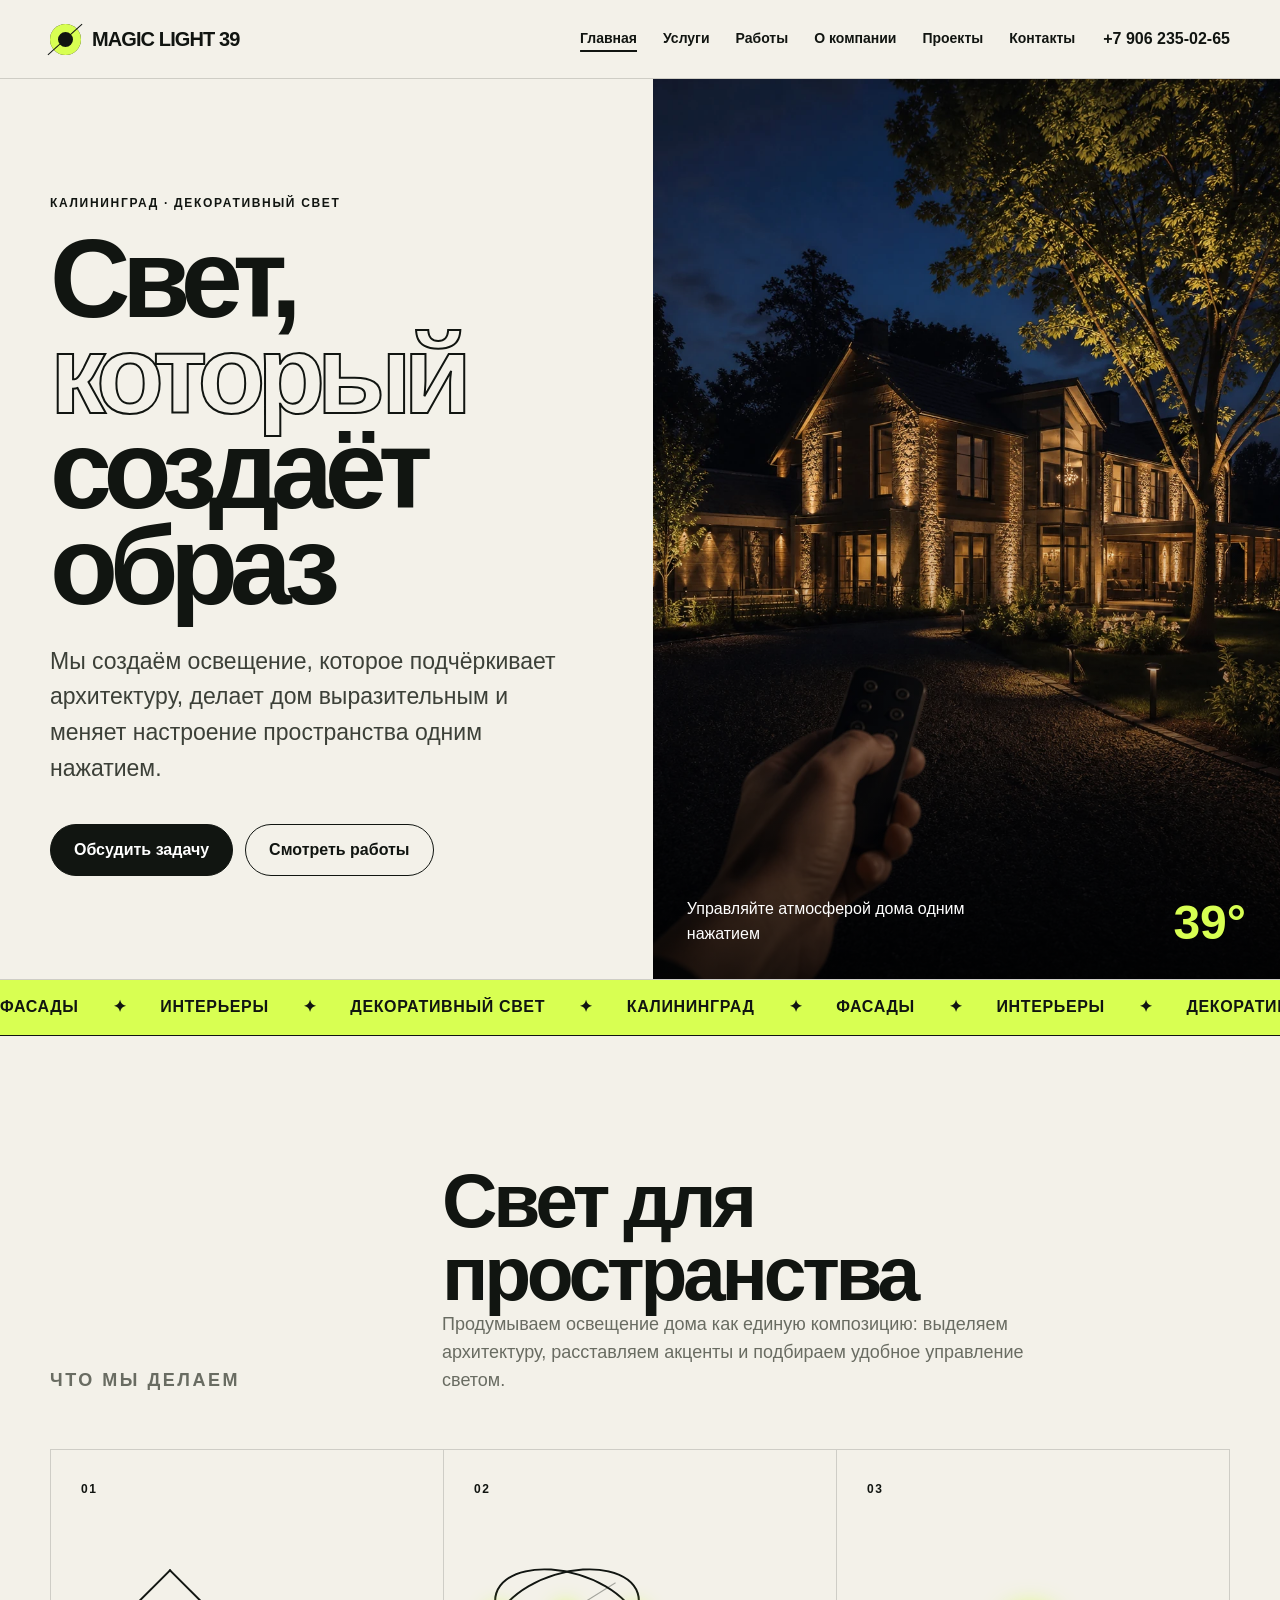
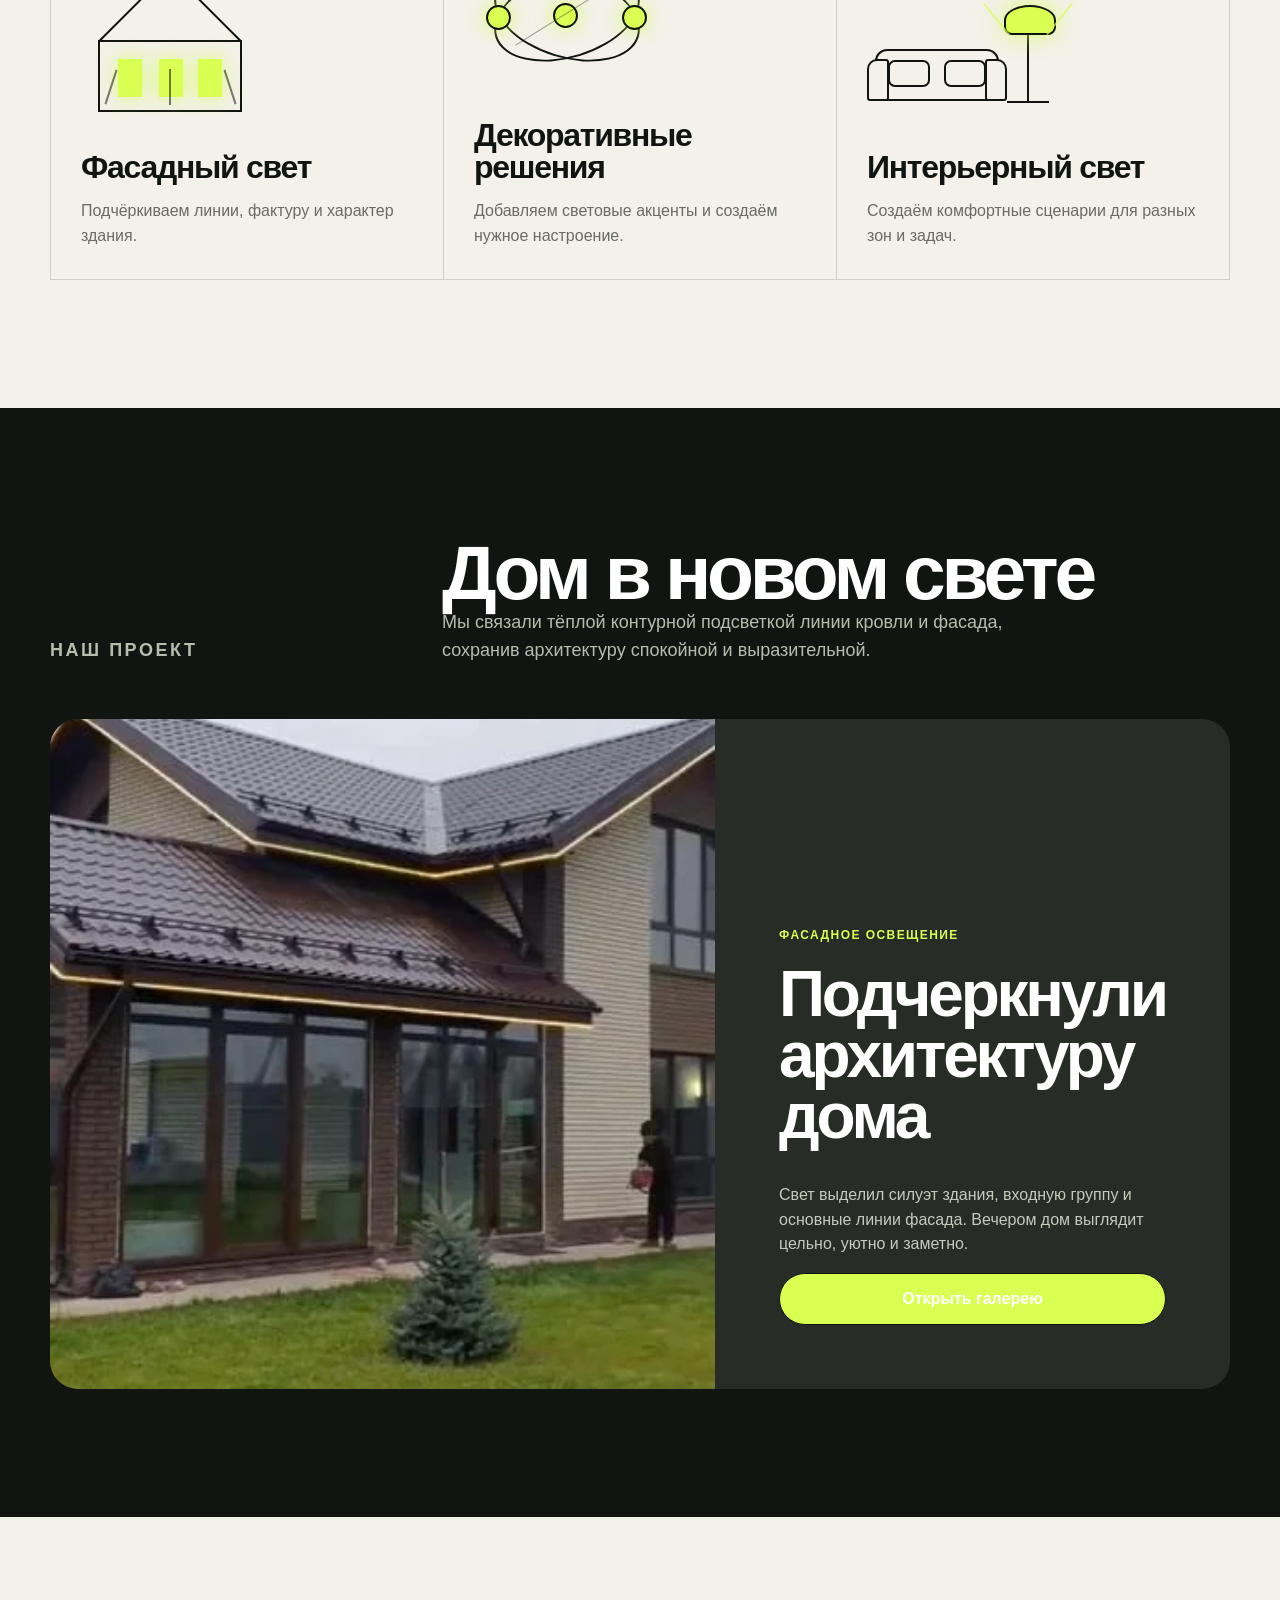
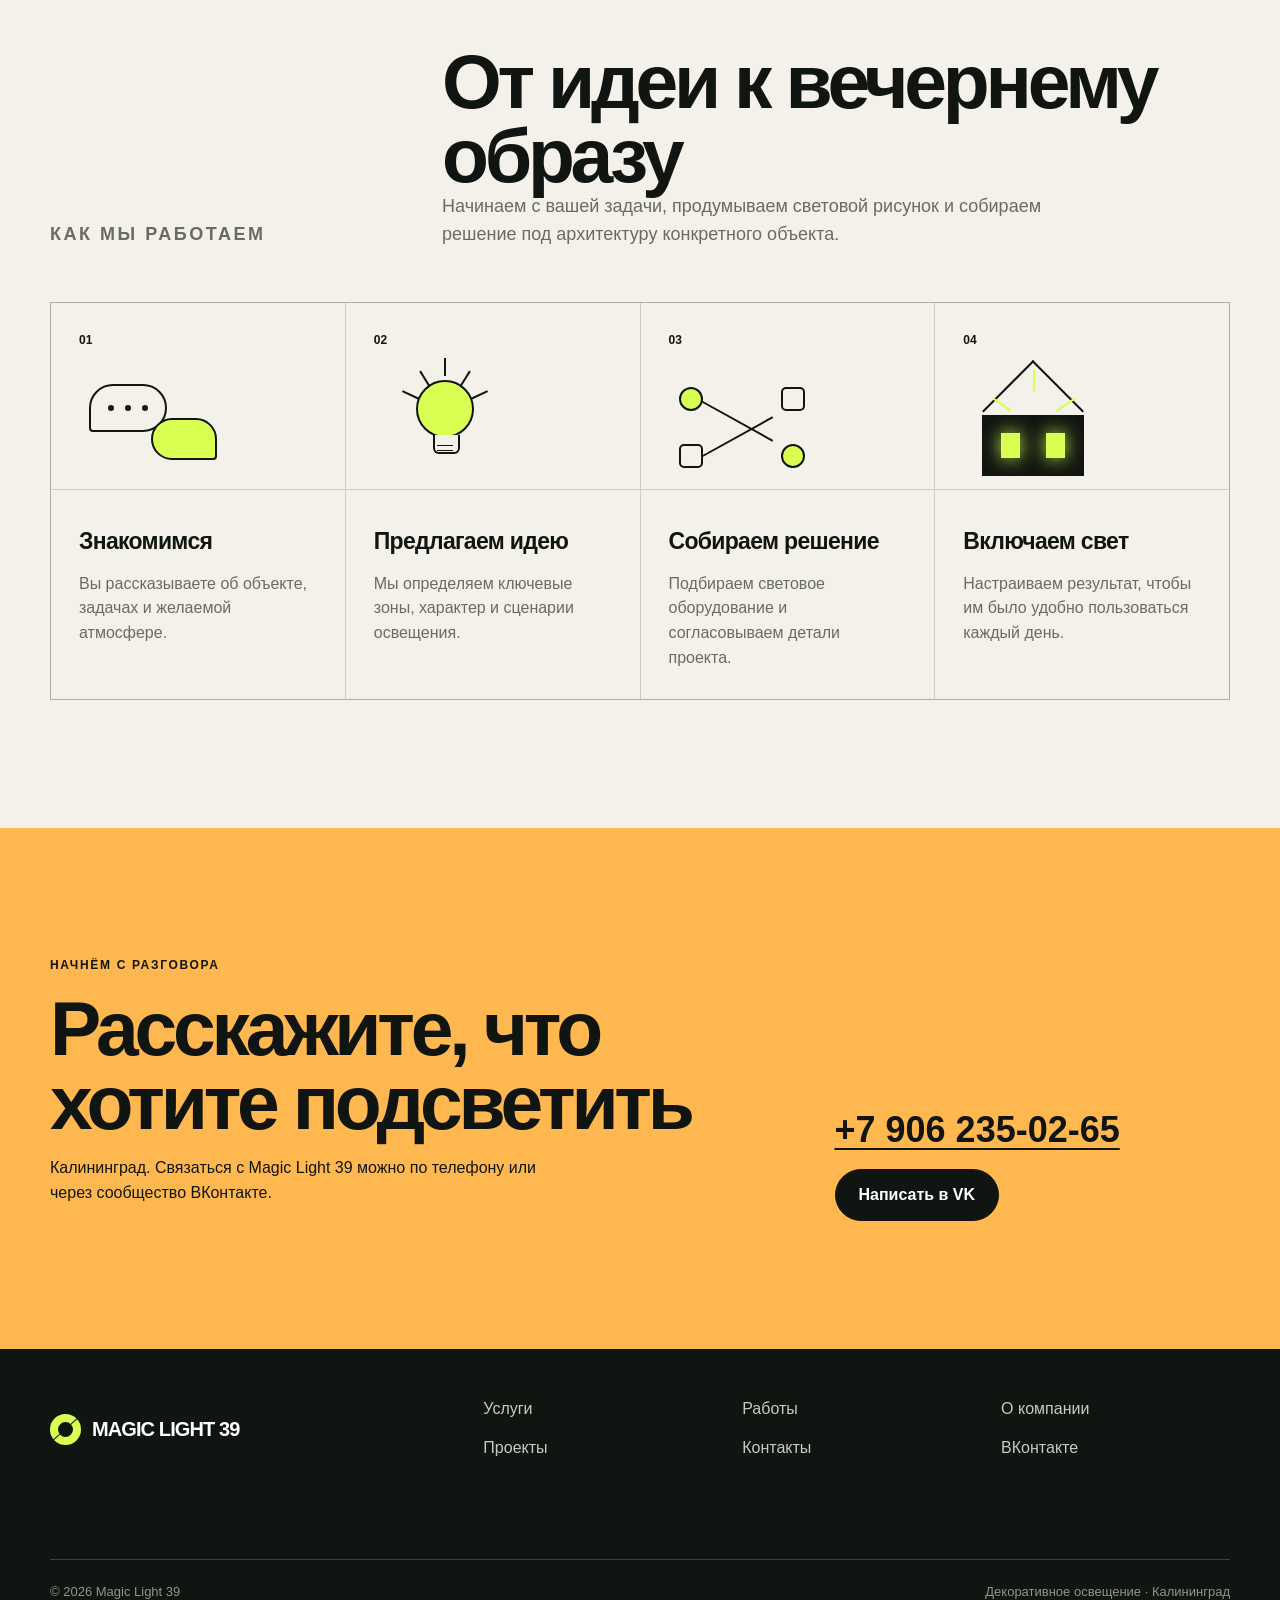
==== index.html @ 8ad9c0ed "Add files via upload" ====
<!doctype html>
<html lang="ru">
<head>
  <meta charset="utf-8">
  <meta name="viewport" content="width=device-width, initial-scale=1">
  <title>Magic Light 39 — декоративное освещение в Калининграде</title>
  <meta name="description" content="Magic Light 39 — решения в области декоративного и архитектурного освещения в Калининграде. Фасадный и интерьерный свет.">
  <link rel="stylesheet" href="styles.css">
  <script type="application/ld+json">{"@context":"https://schema.org","@type":"LocalBusiness","name":"Magic Light 39","areaServed":"Калининград","telephone":"+79062350265","url":"https://vk.com/magic_light39","sameAs":["https://vk.com/magic_light39"]}</script>
</head>
<body>
  <a class="skip-link" href="#main">К содержанию</a>
  <header class="site-header"><div class="container nav"><a class="brand" href="index.html" aria-label="Magic Light 39, главная"><span class="brand-mark" aria-hidden="true"></span>MAGIC LIGHT 39</a><nav class="nav-links" aria-label="Основная навигация"><a href="index.html" aria-current="page">Главная</a><a href="services.html">Услуги</a><a href="works.html">Работы</a><a href="about.html">О компании</a><a href="news.html">Проекты</a><a href="contacts.html">Контакты</a></nav><a class="header-phone" href="tel:+79062350265">+7 906 235-02-65</a><button class="menu-toggle" type="button" aria-label="Открыть меню" aria-expanded="false"><span></span><span></span></button></div></header>
  <main id="main">
    <section class="hero"><div class="hero-copy"><p class="eyebrow">Калининград · декоративный свет</p><h1>Свет,<br><em>который</em><br>создаёт образ</h1><p class="hero-lead">Мы создаём освещение, которое подчёркивает архитектуру, делает дом выразительным и меняет настроение пространства одним нажатием.</p><div class="hero-actions"><a class="btn btn-primary" href="tel:+79062350265">Обсудить задачу</a><a class="btn btn-ghost" href="works.html">Смотреть работы</a></div></div><div class="hero-visual"><img src="assets/images/hero-night-remote.webp" alt="Современный загородный дом ночью с архитектурной подсветкой и рукой с пультом управления" width="1024" height="1280"><div class="hero-note"><span>Управляйте атмосферой дома одним нажатием</span><b>39°</b></div></div></section>
    <div class="marquee" aria-hidden="true"><div class="marquee-track"><span>Фасады</span><span>Интерьеры</span><span>Декоративный свет</span><span>Калининград</span><span>Фасады</span><span>Интерьеры</span><span>Декоративный свет</span><span>Калининград</span></div></div>
    <section class="section"><div class="container"><div class="section-head reveal"><p class="eyebrow">Что мы делаем</p><div><h2>Свет для пространства</h2><p>Продумываем освещение дома как единую композицию: выделяем архитектуру, расставляем акценты и подбираем удобное управление светом.</p></div></div><div class="service-grid reveal"><a class="service-card" href="services.html#facade"><span class="num">01</span><div class="service-art service-facade" aria-hidden="true"><span class="facade-roof"></span><span class="facade-wall"><i></i><i></i><i></i></span><b></b><b></b><b></b></div><h3>Фасадный свет</h3><p>Подчёркиваем линии, фактуру и характер здания.</p></a><a class="service-card" href="services.html#decor"><span class="num">02</span><div class="service-art service-decor" aria-hidden="true"><span></span><span></span><i></i><i></i><i></i></div><h3>Декоративные решения</h3><p>Добавляем световые акценты и создаём нужное настроение.</p></a><a class="service-card" href="services.html#interior"><span class="num">03</span><div class="service-art service-interior" aria-hidden="true"><span class="sofa"><i></i><i></i></span><span class="floor-lamp"></span><b></b><b></b></div><h3>Интерьерный свет</h3><p>Создаём комфортные сценарии для разных зон и задач.</p></a></div></div></section>
    <section class="section section-dark"><div class="container"><div class="section-head reveal"><p class="eyebrow">Наш проект</p><div><h2>Дом в новом свете</h2><p>Мы связали тёплой контурной подсветкой линии кровли и фасада, сохранив архитектуру спокойной и выразительной.</p></div></div><article class="project-feature reveal"><img src="assets/images/facade-entry.webp" alt="Фрагмент загородного дома с контурной подсветкой кровли" loading="lazy"><div class="project-copy"><span class="tag">Фасадное освещение</span><h3>Подчеркнули архитектуру дома</h3><p>Свет выделил силуэт здания, входную группу и основные линии фасада. Вечером дом выглядит цельно, уютно и заметно.</p><a class="btn btn-acid" href="works.html">Открыть галерею</a></div></article></div></section>
    <section class="section"><div class="container"><div class="section-head reveal"><p class="eyebrow">Как мы работаем</p><div><h2>От идеи к вечернему образу</h2><p>Начинаем с вашей задачи, продумываем световой рисунок и собираем решение под архитектуру конкретного объекта.</p></div></div><div class="steps reveal"><div class="step"><div class="step-art art-talk" aria-hidden="true"><span class="talk-one"></span><span class="talk-two"></span><i></i><i></i><i></i></div><h3>Знакомимся</h3><p>Вы рассказываете об объекте, задачах и желаемой атмосфере.</p></div><div class="step"><div class="step-art art-idea" aria-hidden="true"><span class="bulb"></span><i></i><i></i><i></i><i></i><i></i></div><h3>Предлагаем идею</h3><p>Мы определяем ключевые зоны, характер и сценарии освещения.</p></div><div class="step"><div class="step-art art-scheme" aria-hidden="true"><span class="scheme-line one"></span><span class="scheme-line two"></span><i></i><i></i><i></i><i></i></div><h3>Собираем решение</h3><p>Подбираем световое оборудование и согласовываем детали проекта.</p></div><div class="step"><div class="step-art art-house" aria-hidden="true"><span class="house-roof"></span><span class="house-body"><i></i><i></i></span><b></b><b></b><b></b></div><h3>Включаем свет</h3><p>Настраиваем результат, чтобы им было удобно пользоваться каждый день.</p></div></div></div></section>
    <section class="contact-band"><div class="container"><div><p class="eyebrow">Начнём с разговора</p><h2>Расскажите, что хотите подсветить</h2><p>Калининград. Связаться с Magic Light 39 можно по телефону или через сообщество ВКонтакте.</p></div><div class="links"><a href="tel:+79062350265">+7 906 235-02-65</a><a class="btn btn-primary" href="https://vk.com/magic_light39" target="_blank" rel="noopener">Написать в VK</a></div></div></section>
  </main>
  <footer class="site-footer"><div class="container footer-grid"><a class="brand" href="index.html"><span class="brand-mark" aria-hidden="true"></span>MAGIC LIGHT 39</a><nav class="footer-nav" aria-label="Навигация в подвале"><a href="services.html">Услуги</a><a href="works.html">Работы</a><a href="about.html">О компании</a><a href="news.html">Проекты</a><a href="contacts.html">Контакты</a><a href="https://vk.com/magic_light39" target="_blank" rel="noopener">ВКонтакте</a></nav><div class="footer-meta"><span>© <span data-year></span> Magic Light 39</span><span>Декоративное освещение · Калининград</span></div></div></footer>
  <script src="script.js"></script>
</body>
</html>
---- styles.css ----
:root {
  --ink: #111511;
  --paper: #f3f1e9;
  --paper-2: #e9e5d8;
  --acid: #d8ff52;
  --amber: #ffb74f;
  --muted: #696c62;
  --line: rgba(17, 21, 17, .16);
  --radius: 28px;
  --shadow: 0 24px 70px rgba(17, 21, 17, .14);
}

* { box-sizing: border-box; }
html { scroll-behavior: smooth; }
body {
  margin: 0;
  color: var(--ink);
  background: var(--paper);
  font-family: Arial, Helvetica, sans-serif;
  line-height: 1.55;
  overflow-x: hidden;
}
body.menu-open { overflow: hidden; }
img { display: block; max-width: 100%; }
a { color: inherit; }
button, input, textarea { font: inherit; }
:focus-visible { outline: 3px solid #527200; outline-offset: 4px; }
.container { width: min(1180px, calc(100% - 40px)); margin: 0 auto; }
.skip-link { position: fixed; left: 16px; top: -80px; z-index: 200; background: var(--acid); padding: 12px 18px; border-radius: 12px; }
.skip-link:focus { top: 16px; }

.site-header { position: sticky; top: 0; z-index: 100; background: rgba(243, 241, 233, .88); backdrop-filter: blur(18px); border-bottom: 1px solid var(--line); }
.nav { min-height: 78px; display: flex; align-items: center; gap: 28px; }
.brand { display: inline-flex; align-items: center; gap: 11px; text-decoration: none; font-weight: 900; letter-spacing: -.045em; font-size: 20px; white-space: nowrap; }
.brand-mark { width: 31px; height: 31px; border-radius: 50%; background: var(--ink); position: relative; box-shadow: inset 0 0 0 8px var(--acid); }
.brand-mark::after { content: ""; position: absolute; width: 46px; height: 1px; background: var(--ink); left: -8px; top: 15px; transform: rotate(-42deg); }
.nav-links { margin-left: auto; display: flex; gap: 26px; align-items: center; }
.nav-links a { text-decoration: none; font-size: 14px; font-weight: 700; }
.nav-links a:hover, .nav-links a[aria-current="page"] { text-decoration: underline; text-decoration-thickness: 2px; text-underline-offset: 7px; }
.header-phone { text-decoration: none; font-weight: 800; white-space: nowrap; }
.menu-toggle { display: none; margin-left: auto; width: 46px; height: 46px; border: 1px solid var(--line); background: transparent; border-radius: 50%; padding: 0; }
.menu-toggle span { display: block; width: 20px; height: 2px; margin: 5px auto; background: var(--ink); transition: .25s; }
.menu-toggle[aria-expanded="true"] span:first-child { transform: translateY(3.5px) rotate(45deg); }
.menu-toggle[aria-expanded="true"] span:last-child { transform: translateY(-3.5px) rotate(-45deg); }

.eyebrow { margin: 0 0 18px; text-transform: uppercase; letter-spacing: .14em; font-size: 12px; font-weight: 900; }
.hero { min-height: calc(100vh - 78px); display: grid; grid-template-columns: 1.02fr .98fr; align-items: stretch; border-bottom: 1px solid var(--line); }
.hero-copy { padding: clamp(70px, 9vw, 140px) max(32px, calc((100vw - 1180px) / 2)) clamp(60px, 8vw, 110px); padding-right: clamp(32px, 6vw, 90px); display: flex; flex-direction: column; justify-content: center; }
.hero h1, .page-hero h1 { margin: 0; max-width: 880px; font-size: clamp(54px, 8.7vw, 132px); line-height: .86; letter-spacing: -.075em; font-weight: 900; }
.hero h1 em { font-style: normal; color: transparent; -webkit-text-stroke: 2px var(--ink); }
.hero-lead { max-width: 570px; margin: 30px 0 0; font-size: clamp(17px, 2vw, 23px); color: #3c4038; }
.hero-actions, .cta-row { display: flex; flex-wrap: wrap; gap: 12px; margin-top: 38px; }
.btn { min-height: 52px; display: inline-flex; align-items: center; justify-content: center; padding: 0 23px; border: 1px solid var(--ink); border-radius: 999px; text-decoration: none; font-weight: 800; transition: transform .2s, background .2s, color .2s; }
.btn:hover { transform: translateY(-3px); }
.btn-primary { background: var(--ink); color: white; }
.btn-acid { background: var(--acid); }
.btn-ghost { background: transparent; }
.section-dark .btn-ghost { color: white; border-color: rgba(255,255,255,.56); }
.hero-visual { position: relative; min-height: 650px; overflow: hidden; background: var(--ink); }
.hero-visual img { width: 100%; height: 100%; object-fit: cover; }
.hero-visual::after { content: ""; position: absolute; inset: 0; background: linear-gradient(180deg, transparent 48%, rgba(0,0,0,.76)); }
.hero-note { position: absolute; z-index: 2; left: 34px; right: 34px; bottom: 32px; display: flex; align-items: flex-end; justify-content: space-between; gap: 20px; color: white; }
.hero-note span { max-width: 300px; }
.hero-note b { font-size: 48px; line-height: 1; color: var(--acid); }

.marquee { background: var(--acid); border-bottom: 1px solid var(--ink); overflow: hidden; white-space: nowrap; }
.marquee-track { display: inline-flex; gap: 34px; padding: 15px 0; min-width: max-content; animation: drift 24s linear infinite; font-weight: 900; letter-spacing: .04em; text-transform: uppercase; }
.marquee-track span::after { content: "✦"; margin-left: 34px; }
@keyframes drift { to { transform: translateX(-50%); } }

.section { padding: clamp(72px, 10vw, 132px) 0; }
.section-dark { background: var(--ink); color: white; }
.section-head { display: grid; grid-template-columns: .62fr 1.38fr; gap: 38px; align-items: end; margin-bottom: 54px; }
.section-head h2, .contact-band h2 { margin: 0; font-size: clamp(38px, 6vw, 82px); line-height: .96; letter-spacing: -.055em; }
.section-head p { max-width: 600px; margin: 0; color: var(--muted); font-size: 18px; }
.section-dark .section-head p { color: #b8bcae; }

.service-grid { display: grid; grid-template-columns: repeat(3, 1fr); border-top: 1px solid var(--line); border-left: 1px solid var(--line); }
.service-card { min-height: 430px; padding: 30px; display: flex; flex-direction: column; border-right: 1px solid var(--line); border-bottom: 1px solid var(--line); text-decoration: none; transition: background .25s, color .25s; overflow: hidden; }
.service-card:hover { background: var(--ink); color: white; }
.service-card .num { font-size: 12px; font-weight: 900; letter-spacing: .14em; }
.service-card h3 { margin: 0 0 16px; font-size: 32px; line-height: 1; letter-spacing: -.04em; }
.service-card p { margin: 0; color: var(--muted); }
.service-card:hover p { color: #c9ccbf; }

.service-art { position: relative; height: 140px; margin: auto 0 30px; color: var(--ink); transition: transform .35s ease; }
.service-card:hover .service-art { color: white; transform: translateY(-5px); }
.service-art span, .service-art i, .service-art b { position: absolute; display: block; box-sizing: border-box; }

.service-facade .facade-roof { width: 102px; height: 102px; left: 38px; top: 9px; border: 2px solid currentColor; border-right: 0; border-bottom: 0; transform: rotate(45deg); }
.service-facade .facade-wall { width: 144px; height: 72px; left: 17px; bottom: 9px; border: 2px solid currentColor; background: transparent; }
.service-facade .facade-wall i { width: 24px; height: 38px; bottom: 13px; background: var(--acid); box-shadow: 0 0 20px rgba(216,255,82,.8); }
.service-facade .facade-wall i:nth-child(1) { left: 18px; }
.service-facade .facade-wall i:nth-child(2) { left: 59px; }
.service-facade .facade-wall i:nth-child(3) { right: 18px; }
.service-facade b { width: 2px; height: 36px; bottom: 16px; background: currentColor; opacity: .55; }
.service-facade b:nth-of-type(1) { left: 29px; transform: rotate(18deg); }
.service-facade b:nth-of-type(2) { left: 88px; }
.service-facade b:nth-of-type(3) { left: 148px; transform: rotate(-18deg); }

.service-decor span { border: 2px solid currentColor; border-radius: 50%; left: 18px; top: 23px; }
.service-decor span:nth-child(1) { width: 150px; height: 86px; transform: rotate(17deg); }
.service-decor span:nth-child(2) { width: 150px; height: 86px; transform: rotate(-17deg); }
.service-decor i { width: 25px; height: 25px; border: 2px solid currentColor; border-radius: 50%; background: var(--acid); box-shadow: 0 0 18px rgba(216,255,82,.85); }
.service-decor i:nth-of-type(1) { left: 79px; top: 54px; }
.service-decor i:nth-of-type(2) { left: 12px; top: 56px; }
.service-decor i:nth-of-type(3) { left: 148px; top: 56px; }
.service-decor::after { content: ""; position: absolute; width: 1px; height: 118px; left: 91px; top: 6px; background: currentColor; transform: rotate(58deg); opacity: .35; }

.service-interior .sofa { width: 124px; height: 52px; left: 8px; bottom: 20px; border: 2px solid currentColor; border-radius: 12px 12px 4px 4px; }
.service-interior .sofa::before, .service-interior .sofa::after { content: ""; position: absolute; width: 18px; height: 38px; bottom: -2px; border: 2px solid currentColor; background: var(--paper); }
.service-card:hover .service-interior .sofa::before, .service-card:hover .service-interior .sofa::after { background: var(--ink); }
.service-interior .sofa::before { left: -10px; border-radius: 10px 3px 3px 3px; }
.service-interior .sofa::after { right: -10px; border-radius: 3px 10px 3px 3px; }
.service-interior .sofa i { width: 42px; height: 27px; top: 9px; border: 2px solid currentColor; border-radius: 7px; }
.service-interior .sofa i:first-child { left: 11px; }
.service-interior .sofa i:last-child { right: 11px; }
.service-interior .floor-lamp { width: 2px; height: 75px; left: 160px; bottom: 18px; background: currentColor; }
.service-interior .floor-lamp::before { content: ""; position: absolute; width: 48px; height: 26px; left: -23px; top: -23px; border: 2px solid currentColor; border-radius: 50% 50% 8px 8px; background: var(--acid); box-shadow: 0 0 22px rgba(216,255,82,.8); }
.service-interior .floor-lamp::after { content: ""; position: absolute; width: 42px; height: 2px; left: -20px; bottom: 0; background: currentColor; }
.service-interior b { width: 2px; height: 40px; left: 160px; top: 7px; background: var(--acid); transform-origin: 1px 70px; opacity: .65; }
.service-interior b:first-of-type { transform: rotate(-39deg); }
.service-interior b:last-of-type { transform: rotate(39deg); }

.project-feature { display: grid; grid-template-columns: 1.22fr .78fr; background: #272c26; border-radius: var(--radius); overflow: hidden; }
.project-feature img { width: 100%; height: 670px; object-fit: cover; }
.project-copy { padding: clamp(32px, 5vw, 66px); display: flex; flex-direction: column; justify-content: flex-end; }
.project-copy .tag { color: var(--acid); text-transform: uppercase; font-size: 12px; font-weight: 900; letter-spacing: .12em; }
.project-copy h3 { margin: 20px 0; font-size: clamp(36px, 5vw, 68px); line-height: .95; letter-spacing: -.05em; }
.project-copy p { color: #c6cabd; }

.steps { counter-reset: step; display: grid; grid-template-columns: repeat(4, 1fr); gap: 1px; background: var(--line); border: 1px solid var(--line); }
.step { counter-increment: step; min-height: 380px; padding: 28px; background: var(--paper); overflow: hidden; }
.step::before { content: "0" counter(step); display: block; margin-bottom: 22px; font-size: 12px; font-weight: 900; }
.step h3 { font-size: 23px; margin: 0 0 12px; letter-spacing: -.03em; }
.step p { margin: 0; color: var(--muted); }

.step-art { position: relative; height: 118px; margin: 0 0 34px; color: var(--ink); }
.step-art::after { content: ""; position: absolute; left: -28px; right: -28px; bottom: 0; height: 1px; background: var(--line); }
.step-art span, .step-art i, .step-art b { position: absolute; display: block; box-sizing: border-box; }

.art-talk .talk-one { width: 78px; height: 48px; left: 10px; top: 12px; border: 2px solid currentColor; border-radius: 24px 24px 24px 4px; }
.art-talk .talk-two { width: 66px; height: 42px; left: 72px; top: 46px; border: 2px solid currentColor; border-radius: 22px 22px 4px 22px; background: var(--acid); }
.art-talk i { width: 6px; height: 6px; top: 33px; border-radius: 50%; background: currentColor; }
.art-talk i:nth-of-type(1) { left: 29px; }
.art-talk i:nth-of-type(2) { left: 46px; }
.art-talk i:nth-of-type(3) { left: 63px; }

.art-idea .bulb { width: 58px; height: 58px; left: 42px; top: 8px; border: 2px solid currentColor; border-radius: 50%; background: var(--acid); }
.art-idea .bulb::before { content: ""; position: absolute; width: 23px; height: 17px; left: 15px; bottom: -18px; border: 2px solid currentColor; border-top: 0; border-radius: 0 0 6px 6px; background: var(--paper); }
.art-idea .bulb::after { content: ""; position: absolute; width: 16px; height: 1px; left: 19px; bottom: -10px; background: currentColor; box-shadow: 0 5px 0 currentColor; }
.art-idea i { width: 2px; height: 18px; left: 70px; top: -8px; background: currentColor; transform-origin: 1px 47px; }
.art-idea i:nth-of-type(1) { transform: rotate(-65deg); }
.art-idea i:nth-of-type(2) { transform: rotate(-32deg); }
.art-idea i:nth-of-type(3) { transform: rotate(32deg); }
.art-idea i:nth-of-type(4) { transform: rotate(65deg); }
.art-idea i:nth-of-type(5) { transform: translateY(-6px); }

.art-scheme i { width: 24px; height: 24px; border: 2px solid currentColor; background: var(--paper); }
.art-scheme i:nth-of-type(1) { left: 10px; top: 15px; border-radius: 50%; background: var(--acid); }
.art-scheme i:nth-of-type(2) { left: 112px; top: 15px; border-radius: 5px; }
.art-scheme i:nth-of-type(3) { left: 10px; top: 72px; border-radius: 5px; }
.art-scheme i:nth-of-type(4) { left: 112px; top: 72px; border-radius: 50%; background: var(--acid); }
.art-scheme .scheme-line { height: 2px; width: 82px; left: 32px; background: currentColor; transform-origin: left center; }
.art-scheme .scheme-line.one { top: 28px; transform: rotate(29deg); }
.art-scheme .scheme-line.two { top: 84px; transform: rotate(-29deg); }

.art-house .house-roof { width: 72px; height: 72px; left: 34px; top: 3px; border: 2px solid currentColor; border-right: 0; border-bottom: 0; transform: rotate(45deg); }
.art-house .house-body { width: 102px; height: 61px; left: 19px; top: 43px; border: 2px solid currentColor; background: var(--ink); }
.art-house .house-body i { width: 19px; height: 25px; top: 16px; background: var(--acid); box-shadow: 0 0 18px rgba(216,255,82,.9); }
.art-house .house-body i:first-child { left: 17px; }
.art-house .house-body i:last-child { right: 17px; }
.art-house b { width: 2px; height: 22px; top: 5px; left: 70px; background: var(--acid); transform-origin: 1px 50px; }
.art-house b:nth-of-type(1) { transform: rotate(-55deg); }
.art-house b:nth-of-type(2) { transform: rotate(55deg); }
.art-house b:nth-of-type(3) { transform: translateY(-7px); }

.contact-band { padding: clamp(70px, 10vw, 130px) 0; background: var(--amber); }
.contact-band .container { display: grid; grid-template-columns: 1.3fr .7fr; gap: 50px; align-items: end; }
.contact-band p { max-width: 500px; }
.contact-band .links { display: grid; gap: 12px; justify-items: start; }
.contact-band .links a:not(.btn) { font-size: clamp(22px, 3vw, 36px); font-weight: 900; text-decoration-thickness: 2px; text-underline-offset: 6px; }

.page-hero { padding: clamp(86px, 12vw, 160px) 0 70px; border-bottom: 1px solid var(--line); }
.page-hero h1 { font-size: clamp(58px, 10vw, 142px); }
.page-hero .intro { max-width: 720px; margin: 34px 0 0 auto; font-size: clamp(18px, 2.4vw, 27px); color: #4d5148; }
.page-hero.compact h1 { font-size: clamp(52px, 8.4vw, 110px); }

.catalog-list { border-top: 1px solid var(--line); }
.catalog-item { display: grid; grid-template-columns: 80px .85fr 1.15fr; gap: 28px; padding: 36px 0; border-bottom: 1px solid var(--line); }
.catalog-item .num { font-size: 12px; font-weight: 900; }
.catalog-item h2 { margin: 0; font-size: clamp(28px, 4vw, 52px); line-height: 1; letter-spacing: -.045em; }
.catalog-item p { margin: 0; color: var(--muted); font-size: 17px; }
.notice { padding: 20px 24px; background: var(--paper-2); border-left: 4px solid var(--amber); }

.gallery-grid { display: grid; grid-template-columns: repeat(12, 1fr); gap: 18px; }
.gallery-item { position: relative; overflow: hidden; border-radius: 20px; background: #d9d5ca; min-height: 340px; border: 0; padding: 0; cursor: zoom-in; text-align: left; }
.gallery-item:nth-child(1) { grid-column: span 7; min-height: 650px; }
.gallery-item:nth-child(2) { grid-column: span 5; min-height: 650px; }
.gallery-item:nth-child(n+3) { grid-column: span 4; }
.gallery-item img { width: 100%; height: 100%; position: absolute; inset: 0; object-fit: cover; transition: transform .5s; }
.gallery-item:hover img { transform: scale(1.035); }
.gallery-caption { position: absolute; z-index: 2; left: 16px; right: 16px; bottom: 16px; padding: 14px 16px; border-radius: 14px; background: rgba(17, 21, 17, .78); color: white; backdrop-filter: blur(12px); }
.gallery-caption small { display: block; color: var(--acid); margin-bottom: 3px; }

.lightbox { position: fixed; inset: 0; z-index: 300; display: none; place-items: center; padding: 26px; background: rgba(8, 10, 8, .94); }
.lightbox.open { display: grid; }
.lightbox figure { margin: 0; max-width: min(1100px, 94vw); }
.lightbox img { max-height: 82vh; max-width: 100%; border-radius: 18px; }
.lightbox figcaption { margin-top: 12px; color: white; text-align: center; }
.lightbox-close { position: fixed; top: 20px; right: 20px; width: 48px; height: 48px; border: 1px solid rgba(255,255,255,.3); border-radius: 50%; background: rgba(0,0,0,.4); color: white; font-size: 28px; cursor: pointer; }

.split { display: grid; grid-template-columns: .8fr 1.2fr; gap: clamp(40px, 8vw, 110px); align-items: start; }
.split h2 { margin: 0; font-size: clamp(38px, 5vw, 68px); line-height: 1; letter-spacing: -.05em; }
.prose { max-width: 720px; }
.prose p { margin: 0 0 22px; font-size: 19px; }
.fact-strip { display: grid; grid-template-columns: repeat(3, 1fr); margin-top: 54px; border: 1px solid var(--line); }
.fact { padding: 26px; border-right: 1px solid var(--line); }
.fact:last-child { border-right: 0; }
.fact b { display: block; font-size: 25px; margin-bottom: 8px; }
.fact span { color: var(--muted); }

.news-grid { display: grid; grid-template-columns: repeat(2, 1fr); gap: 22px; }
.news-card { display: grid; grid-template-rows: 360px auto; background: white; border-radius: var(--radius); overflow: hidden; box-shadow: var(--shadow); }
.news-card img { width: 100%; height: 100%; object-fit: cover; }
.news-body { padding: 30px; }
.news-body time, .project-type { display: block; font-size: 12px; font-weight: 900; letter-spacing: .12em; text-transform: uppercase; }
.news-body h2 { font-size: 34px; line-height: 1.05; letter-spacing: -.04em; }
.news-body p { color: var(--muted); }
.source-link { font-weight: 900; text-underline-offset: 4px; }

.contact-grid { display: grid; grid-template-columns: 1fr 1fr; gap: 22px; }
.contact-card { min-height: 330px; padding: 34px; border-radius: var(--radius); background: white; display: flex; flex-direction: column; box-shadow: var(--shadow); }
.contact-card.acid { background: var(--acid); }
.contact-card.dark { background: var(--ink); color: white; }
.contact-card h2 { margin: 0; font-size: 26px; }
.contact-card a.big { margin-top: auto; font-size: clamp(25px, 4vw, 50px); line-height: 1; font-weight: 900; text-decoration-thickness: 2px; text-underline-offset: 7px; overflow-wrap: anywhere; }
.contact-card p { margin-top: auto; font-size: 19px; }

.site-footer { padding: 48px 0 28px; background: var(--ink); color: white; }
.footer-grid { display: grid; grid-template-columns: 1fr 2fr; gap: 60px; }
.footer-nav { display: grid; grid-template-columns: repeat(3, 1fr); gap: 14px 30px; }
.footer-nav a { color: #c7cbbf; text-decoration: none; }
.footer-nav a:hover { color: var(--acid); }
.footer-meta { grid-column: 1 / -1; margin-top: 38px; padding-top: 22px; border-top: 1px solid rgba(255,255,255,.18); display: flex; justify-content: space-between; gap: 20px; color: #8f9588; font-size: 13px; }

.reveal { opacity: 0; transform: translateY(28px); transition: opacity .65s, transform .65s; }
.reveal.visible { opacity: 1; transform: none; }

@media (max-width: 980px) {
  .nav-links { position: fixed; inset: 79px 0 auto; height: calc(100vh - 79px); padding: 42px 20px; background: var(--paper); display: none; flex-direction: column; align-items: flex-start; gap: 22px; }
  .nav-links.open { display: flex; }
  .nav-links a { font-size: 30px; }
  .header-phone { margin-left: auto; }
  .menu-toggle { display: block; margin-left: 0; flex: none; }
  .hero { grid-template-columns: 1fr; }
  .hero-copy { min-height: 630px; padding-left: max(20px, calc((100vw - 940px) / 2)); }
  .hero-visual { min-height: 620px; }
  .section-head { grid-template-columns: 1fr; }
  .service-grid { grid-template-columns: repeat(2, 1fr); }
  .project-feature { grid-template-columns: 1fr; }
  .project-feature img { height: 620px; }
  .steps { grid-template-columns: repeat(2, 1fr); }
  .contact-band .container { grid-template-columns: 1fr; }
  .gallery-item:nth-child(n) { grid-column: span 6; min-height: 500px; }
  .split { grid-template-columns: 1fr; }
}

@media (max-width: 680px) {
  .container { width: min(100% - 28px, 1180px); }
  .nav { min-height: 70px; gap: 12px; }
  .brand { font-size: 17px; }
  .brand-mark { width: 27px; height: 27px; box-shadow: inset 0 0 0 7px var(--acid); }
  .header-phone { display: none; }
  .nav-links { inset: 71px 0 auto; height: calc(100vh - 71px); }
  .hero { min-height: auto; }
  .hero-copy { min-height: 590px; padding: 70px 18px 55px; }
  .hero h1 { font-size: clamp(51px, 18vw, 78px); }
  .hero-visual { min-height: 520px; }
  .hero-note { left: 20px; right: 20px; bottom: 22px; }
  .hero-note b { font-size: 35px; }
  .section { padding: 72px 0; }
  .service-grid { grid-template-columns: 1fr; }
  .service-card { min-height: 390px; }
  .project-feature img { height: 520px; }
  .steps { grid-template-columns: 1fr; }
  .step { min-height: 350px; }
  .catalog-item { grid-template-columns: 44px 1fr; }
  .catalog-item p { grid-column: 2; }
  .gallery-grid { grid-template-columns: 1fr; }
  .gallery-item:nth-child(n) { grid-column: 1; min-height: 500px; }
  .news-grid, .contact-grid { grid-template-columns: 1fr; }
  .news-card { grid-template-rows: 320px auto; }
  .fact-strip { grid-template-columns: 1fr; }
  .fact { border-right: 0; border-bottom: 1px solid var(--line); }
  .fact:last-child { border-bottom: 0; }
  .footer-grid { grid-template-columns: 1fr; }
  .footer-nav { grid-template-columns: repeat(2, 1fr); }
  .footer-meta { flex-direction: column; }
}

@media (prefers-reduced-motion: reduce) {
  *, *::before, *::after { scroll-behavior: auto !important; animation-duration: .01ms !important; animation-iteration-count: 1 !important; transition-duration: .01ms !important; }
  .reveal { opacity: 1; transform: none; }
}
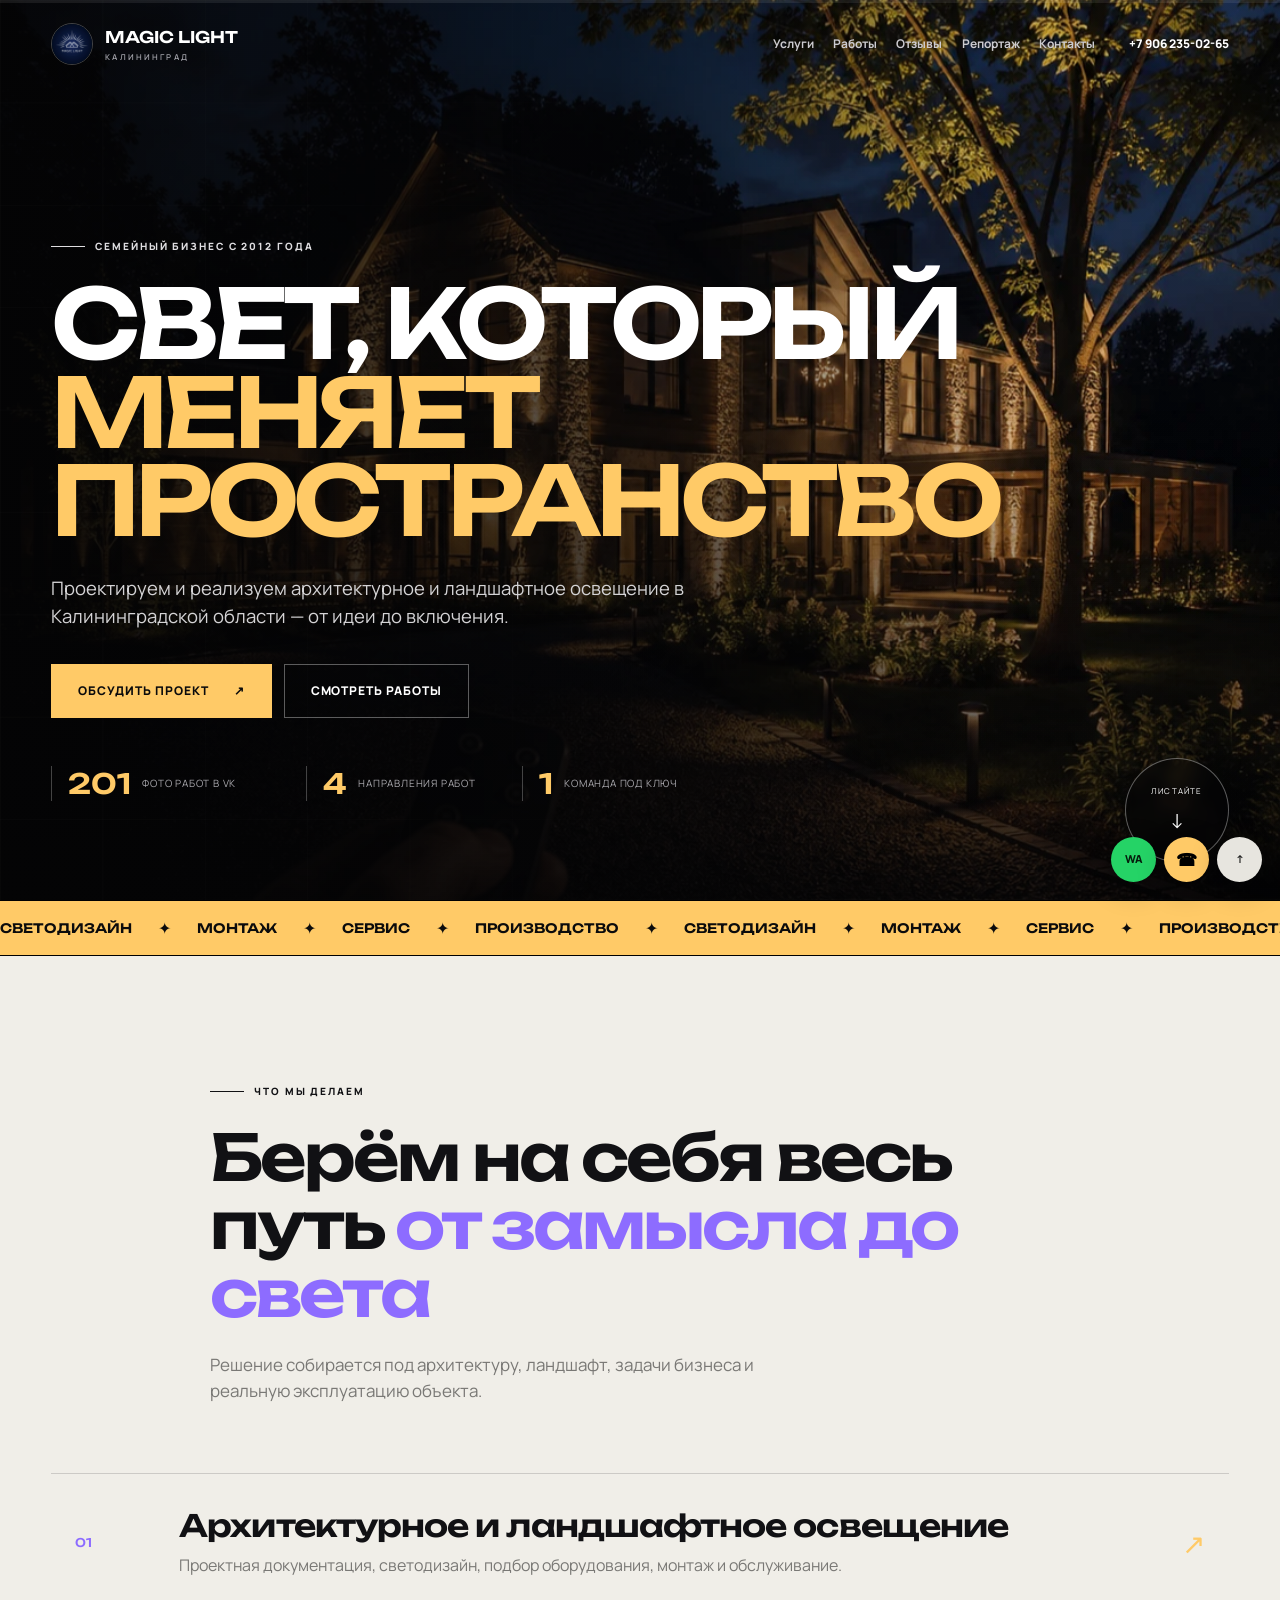
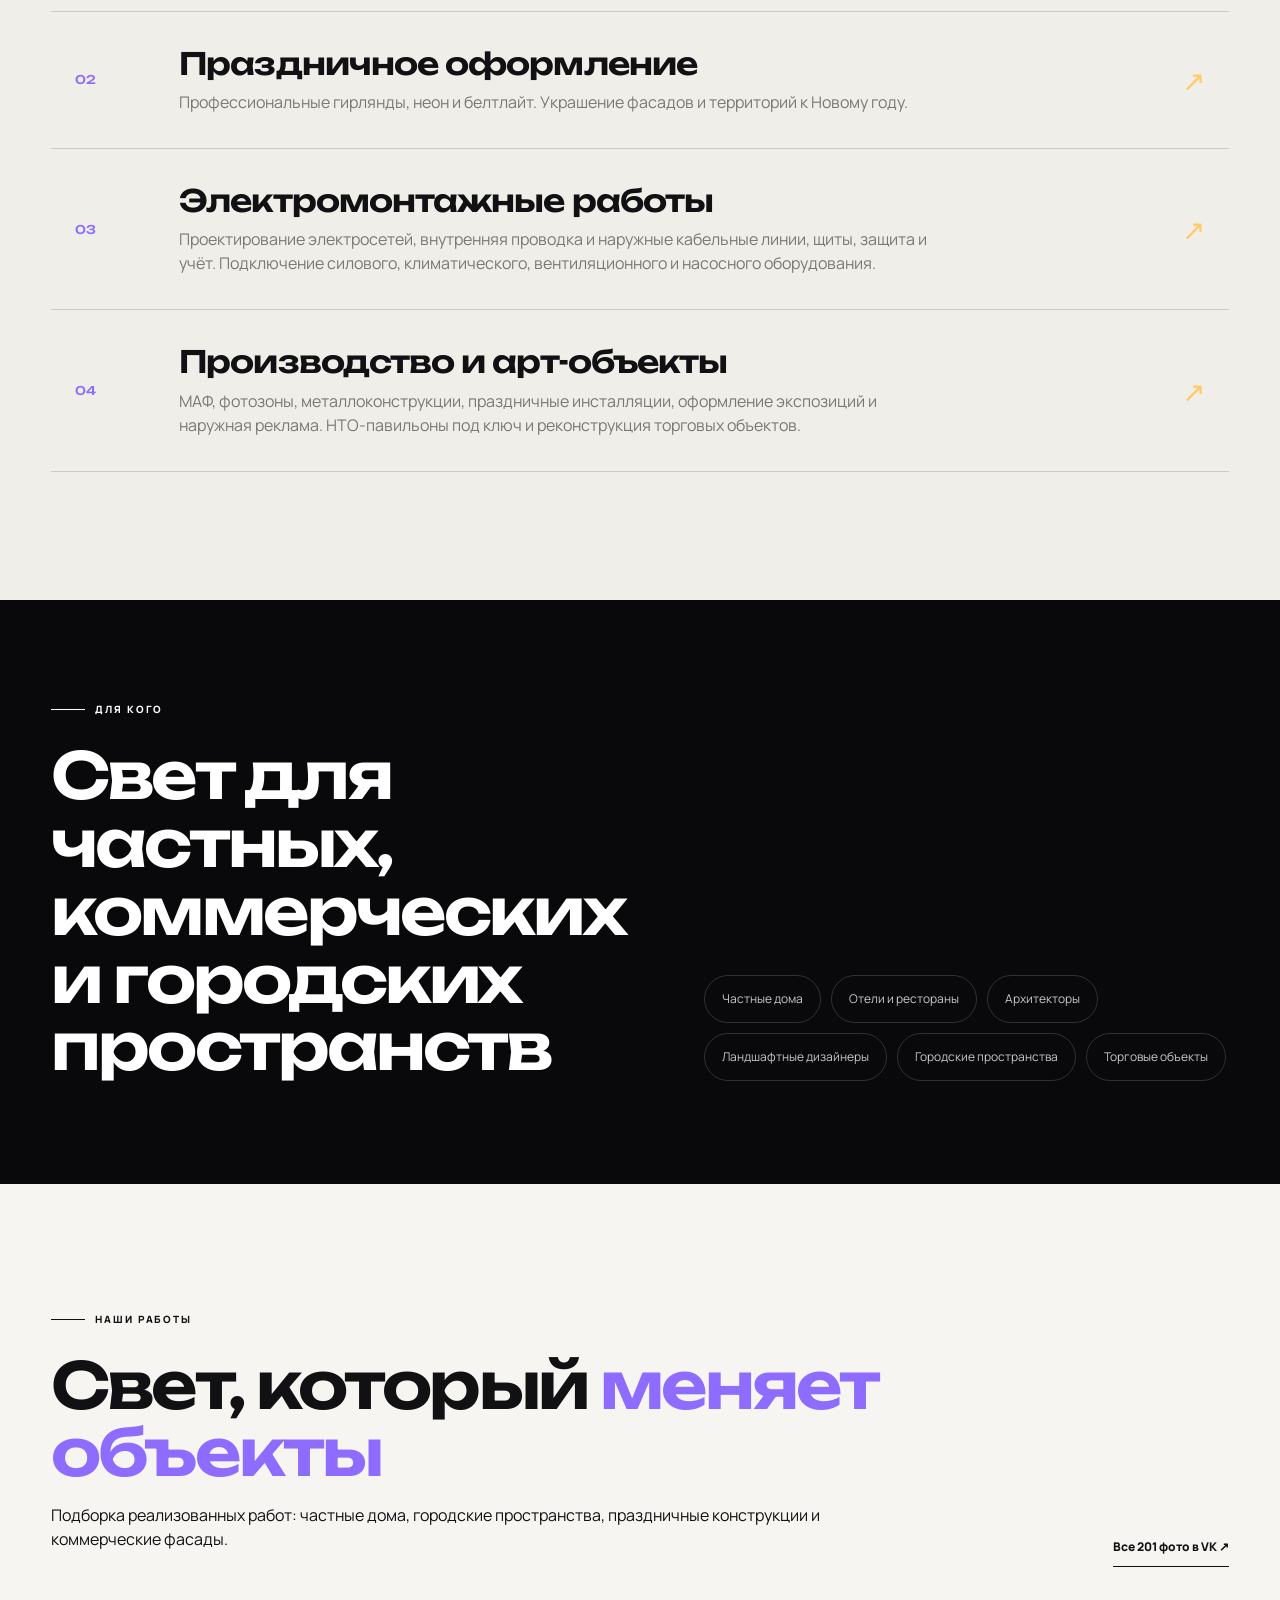
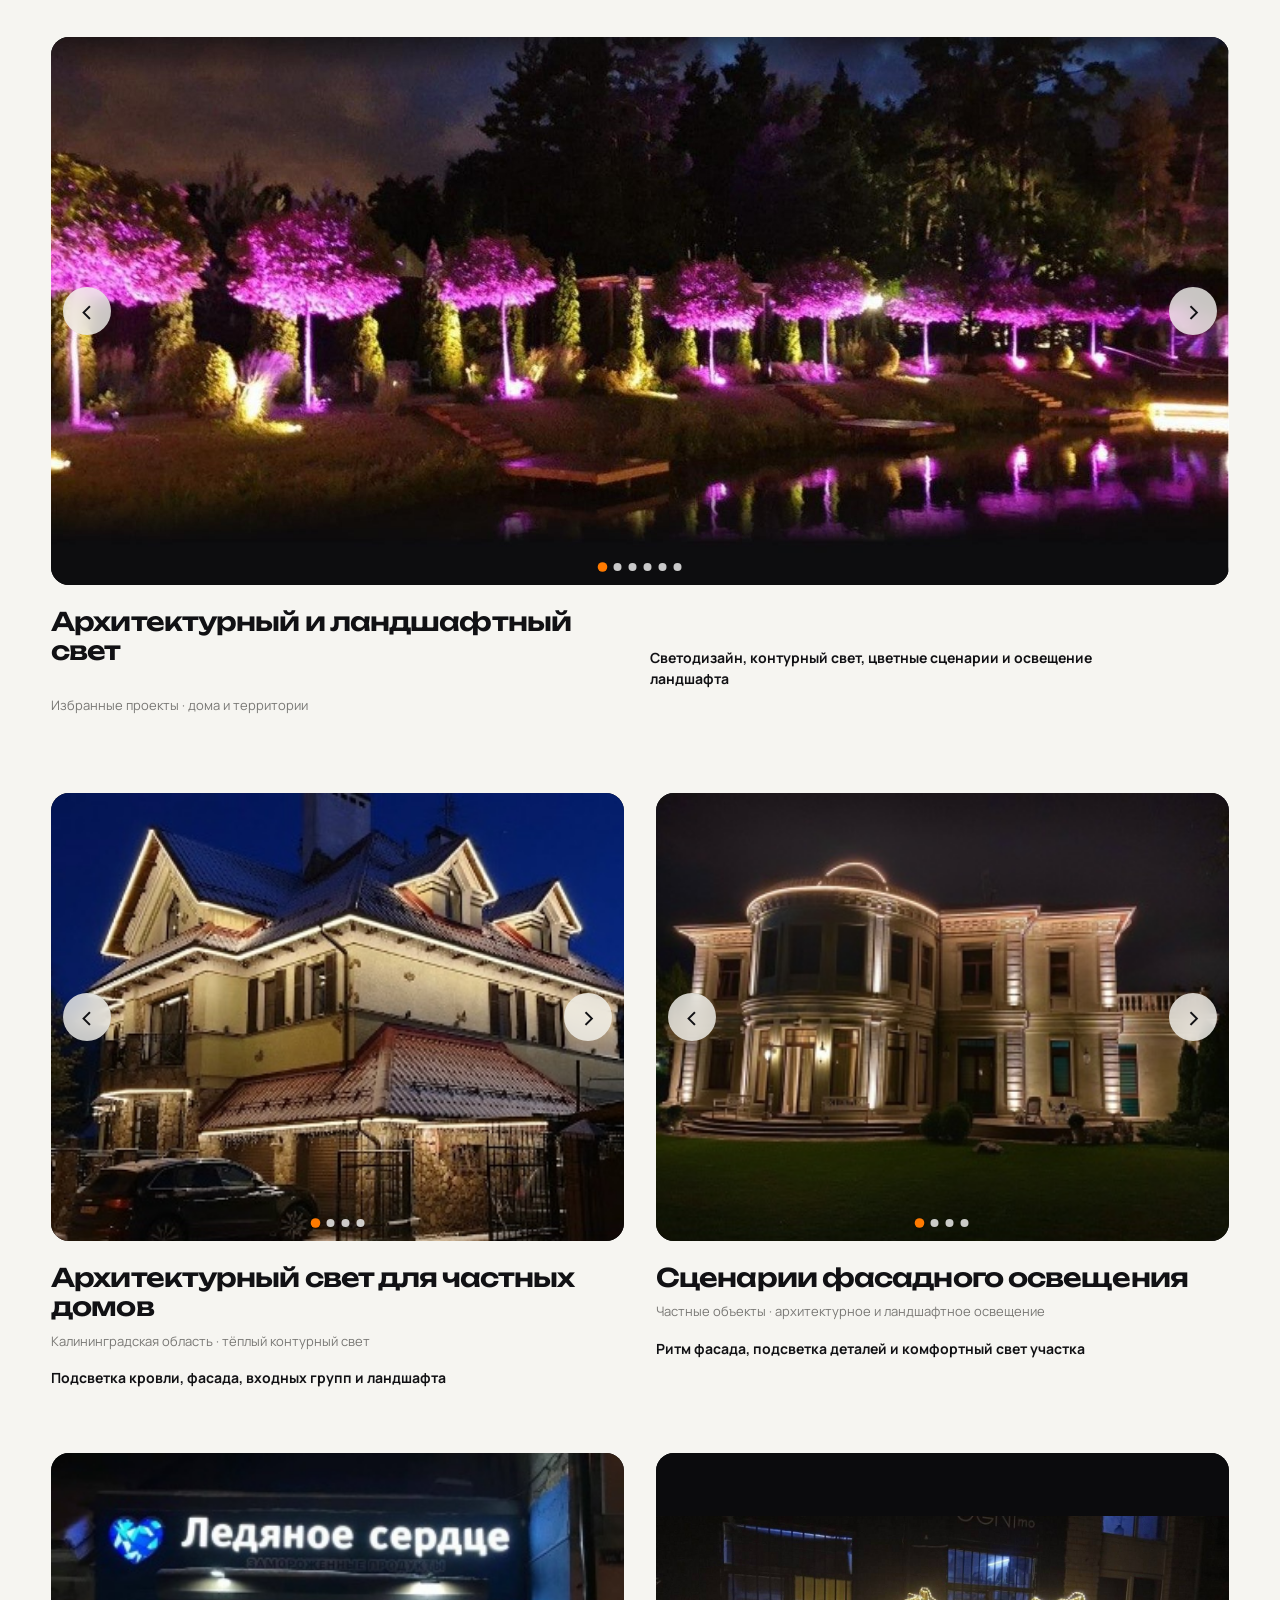
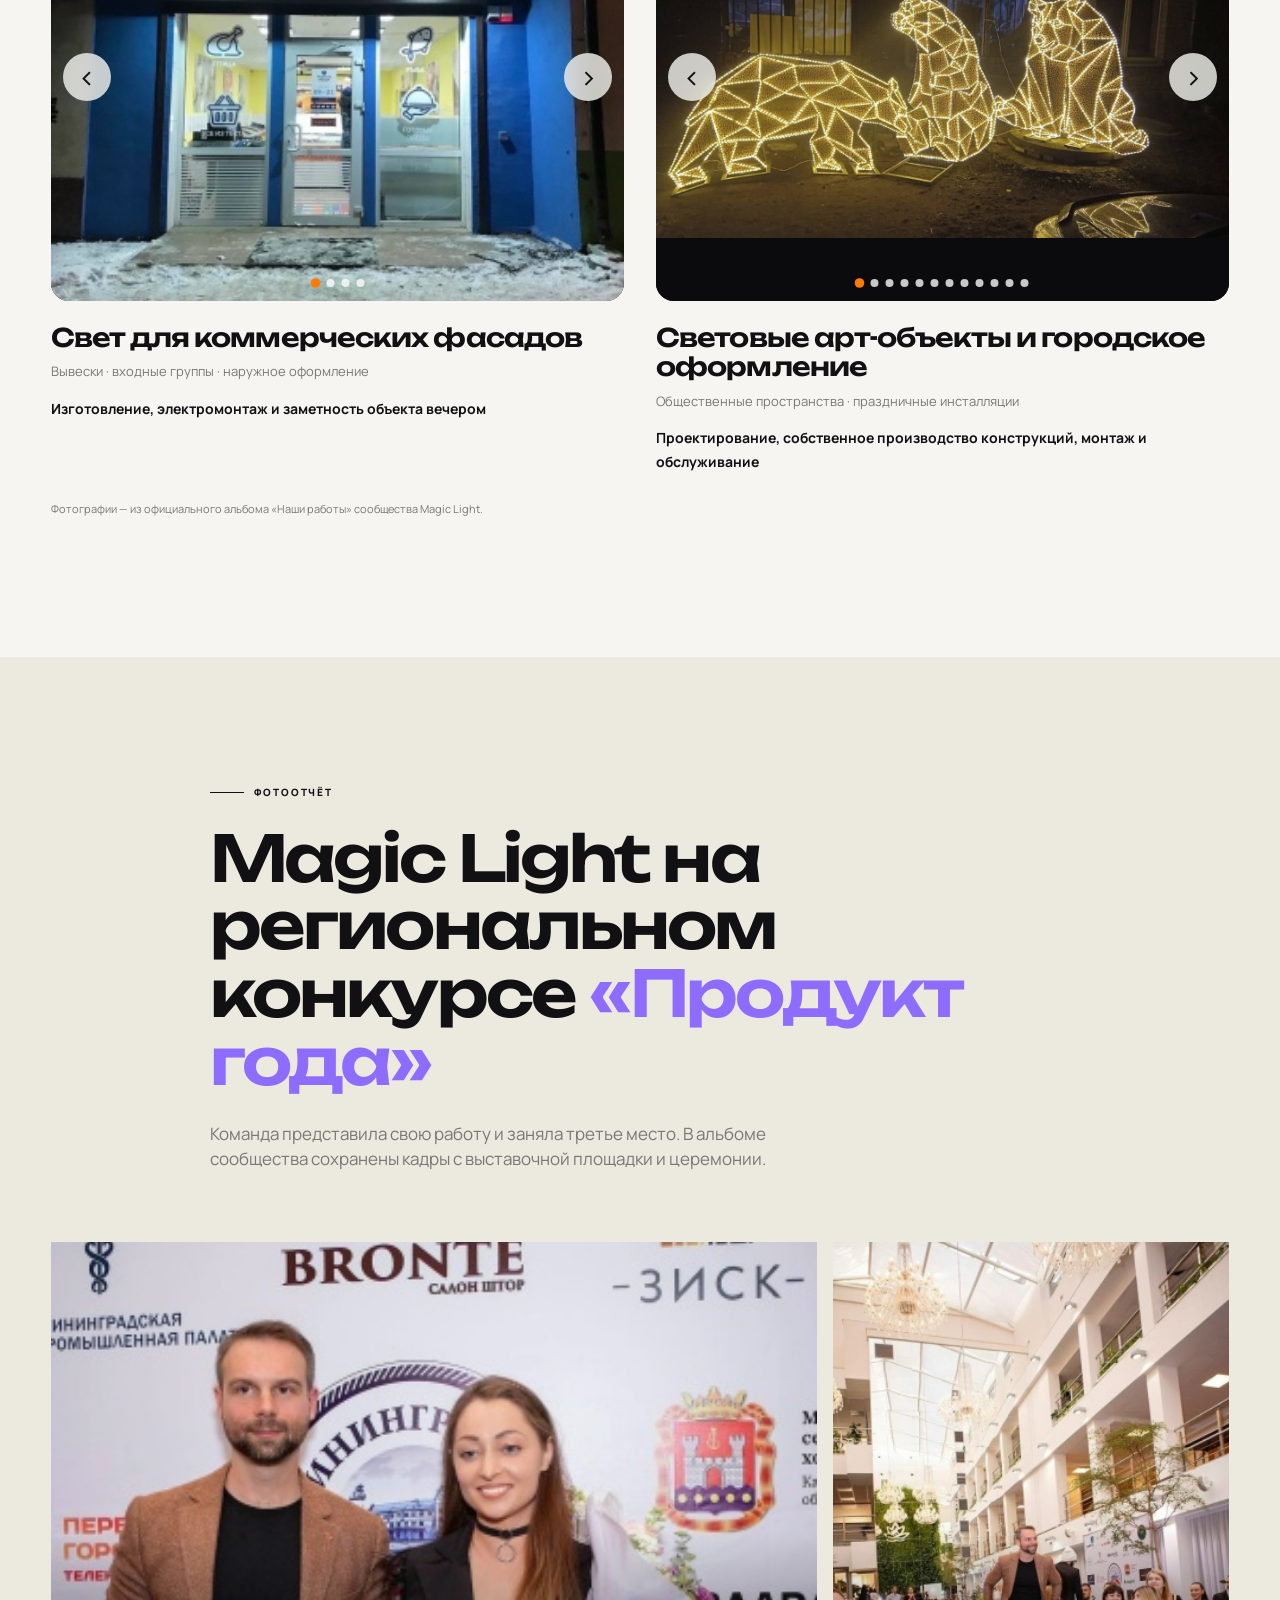
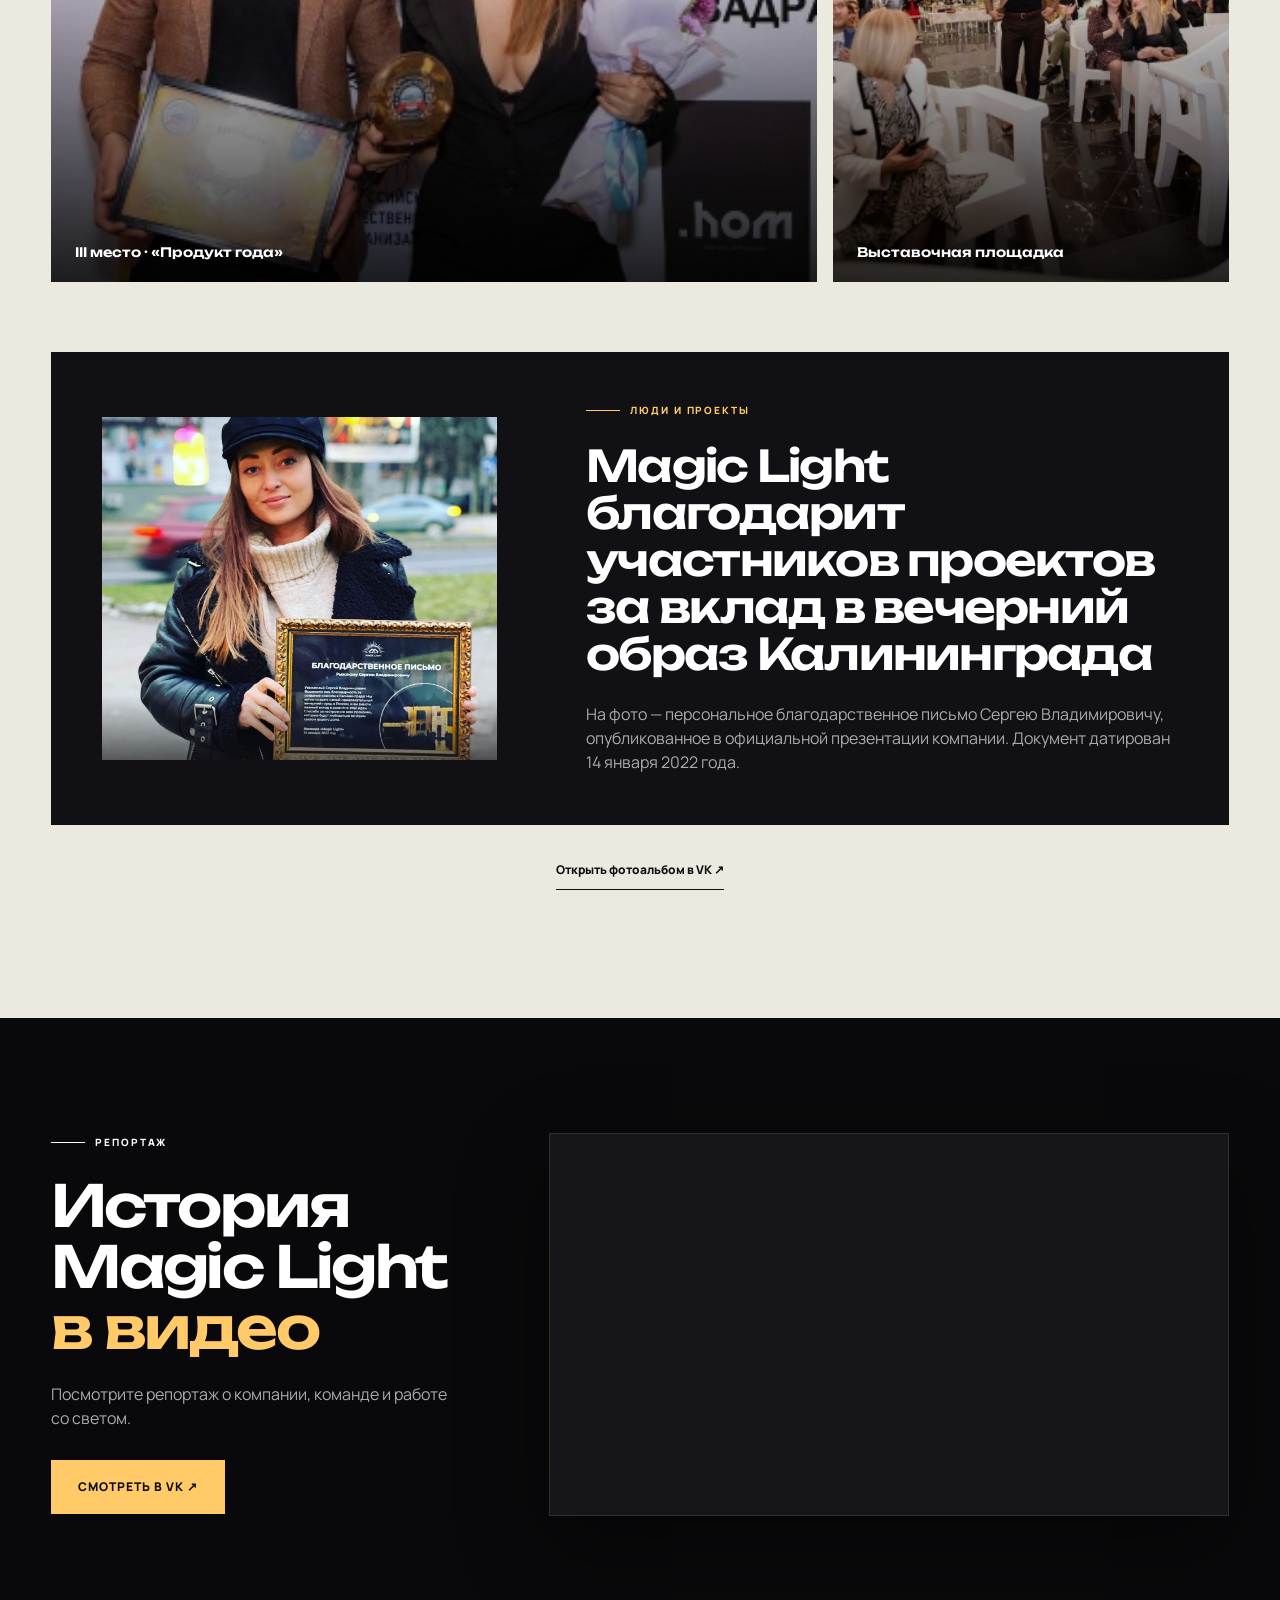
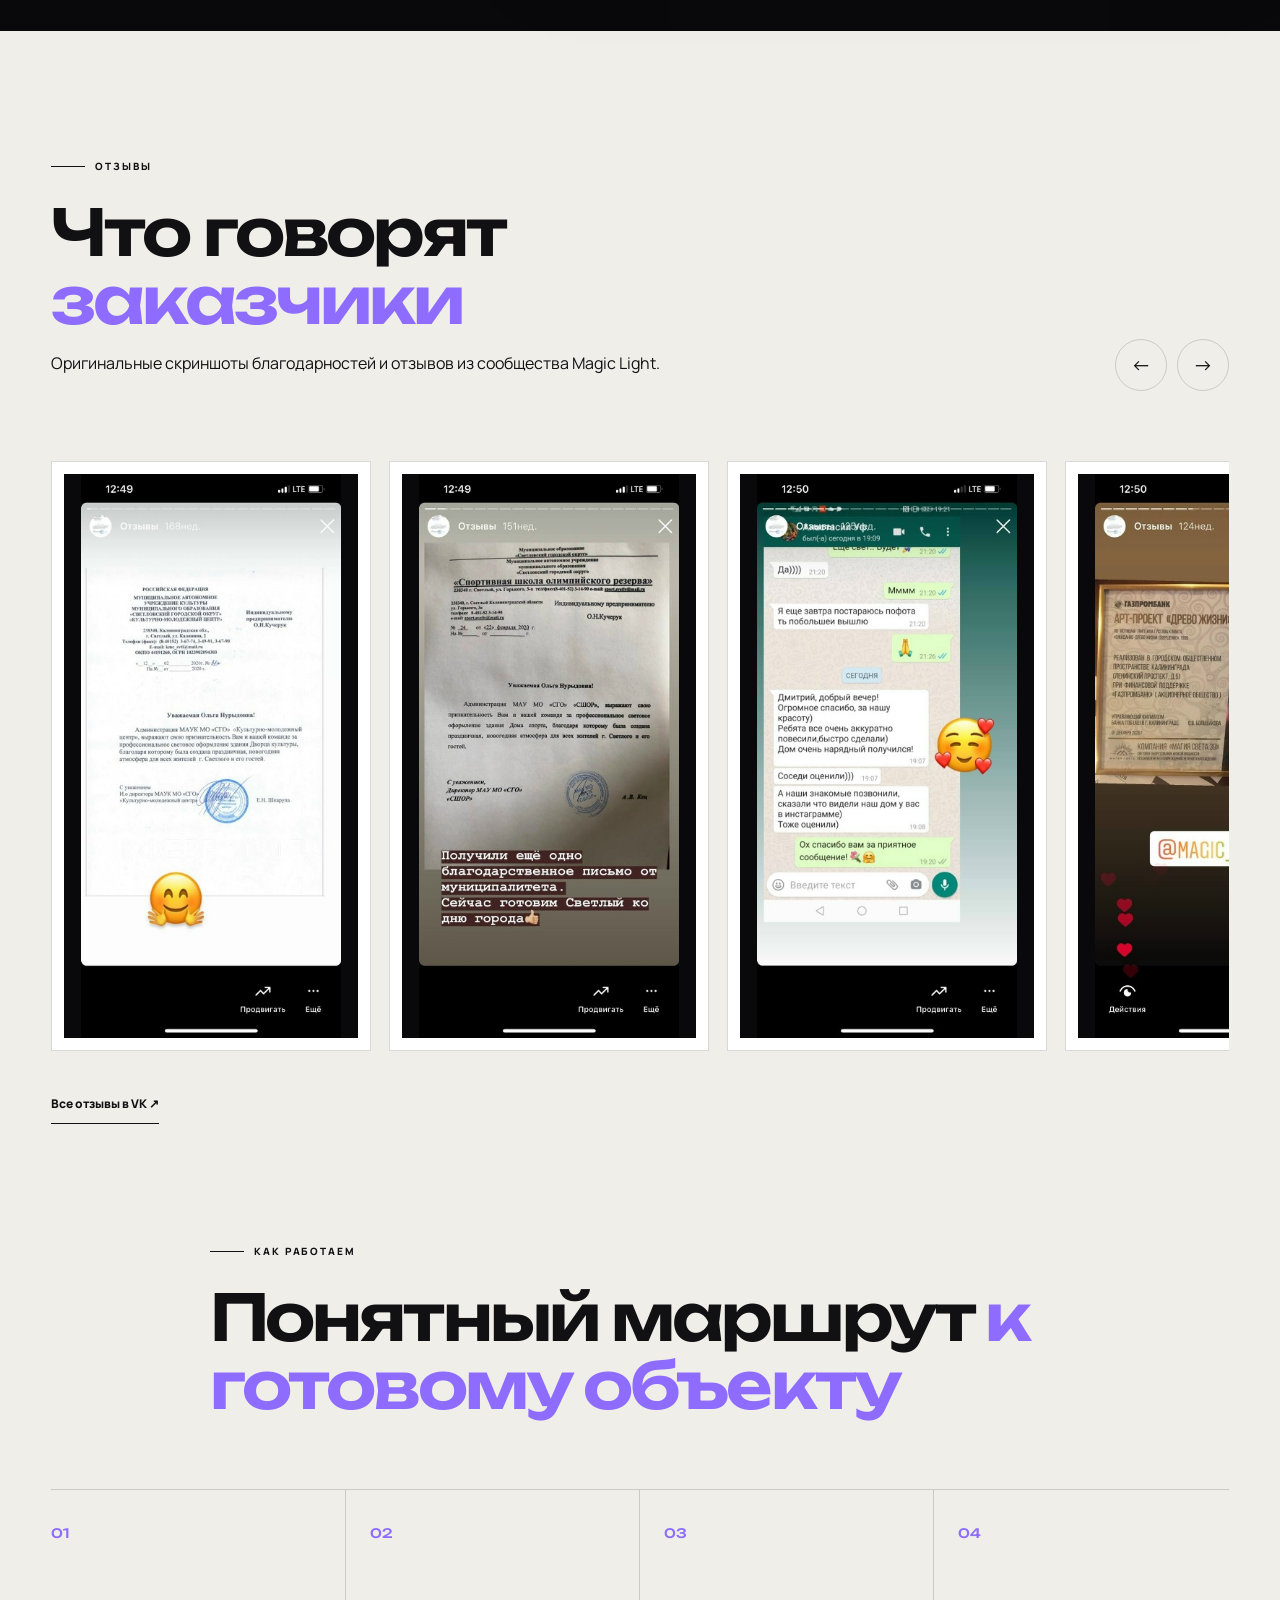
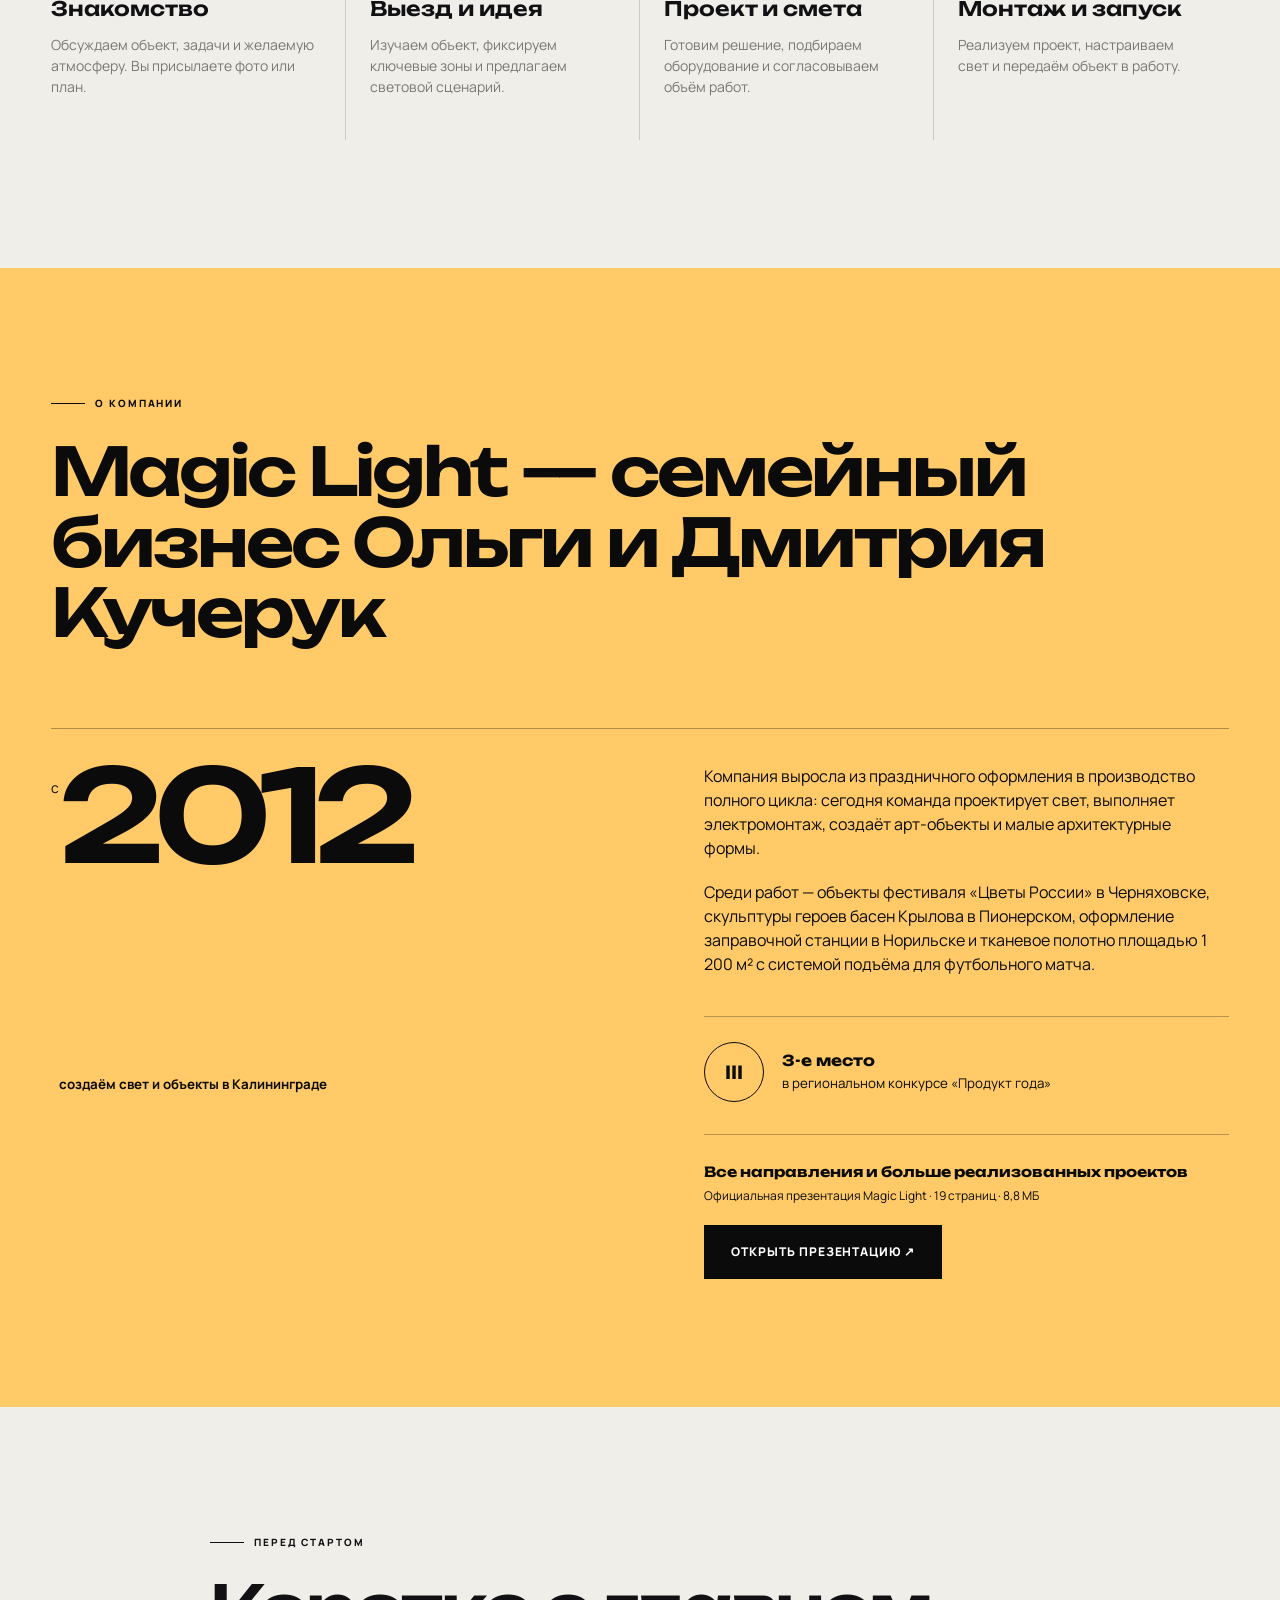
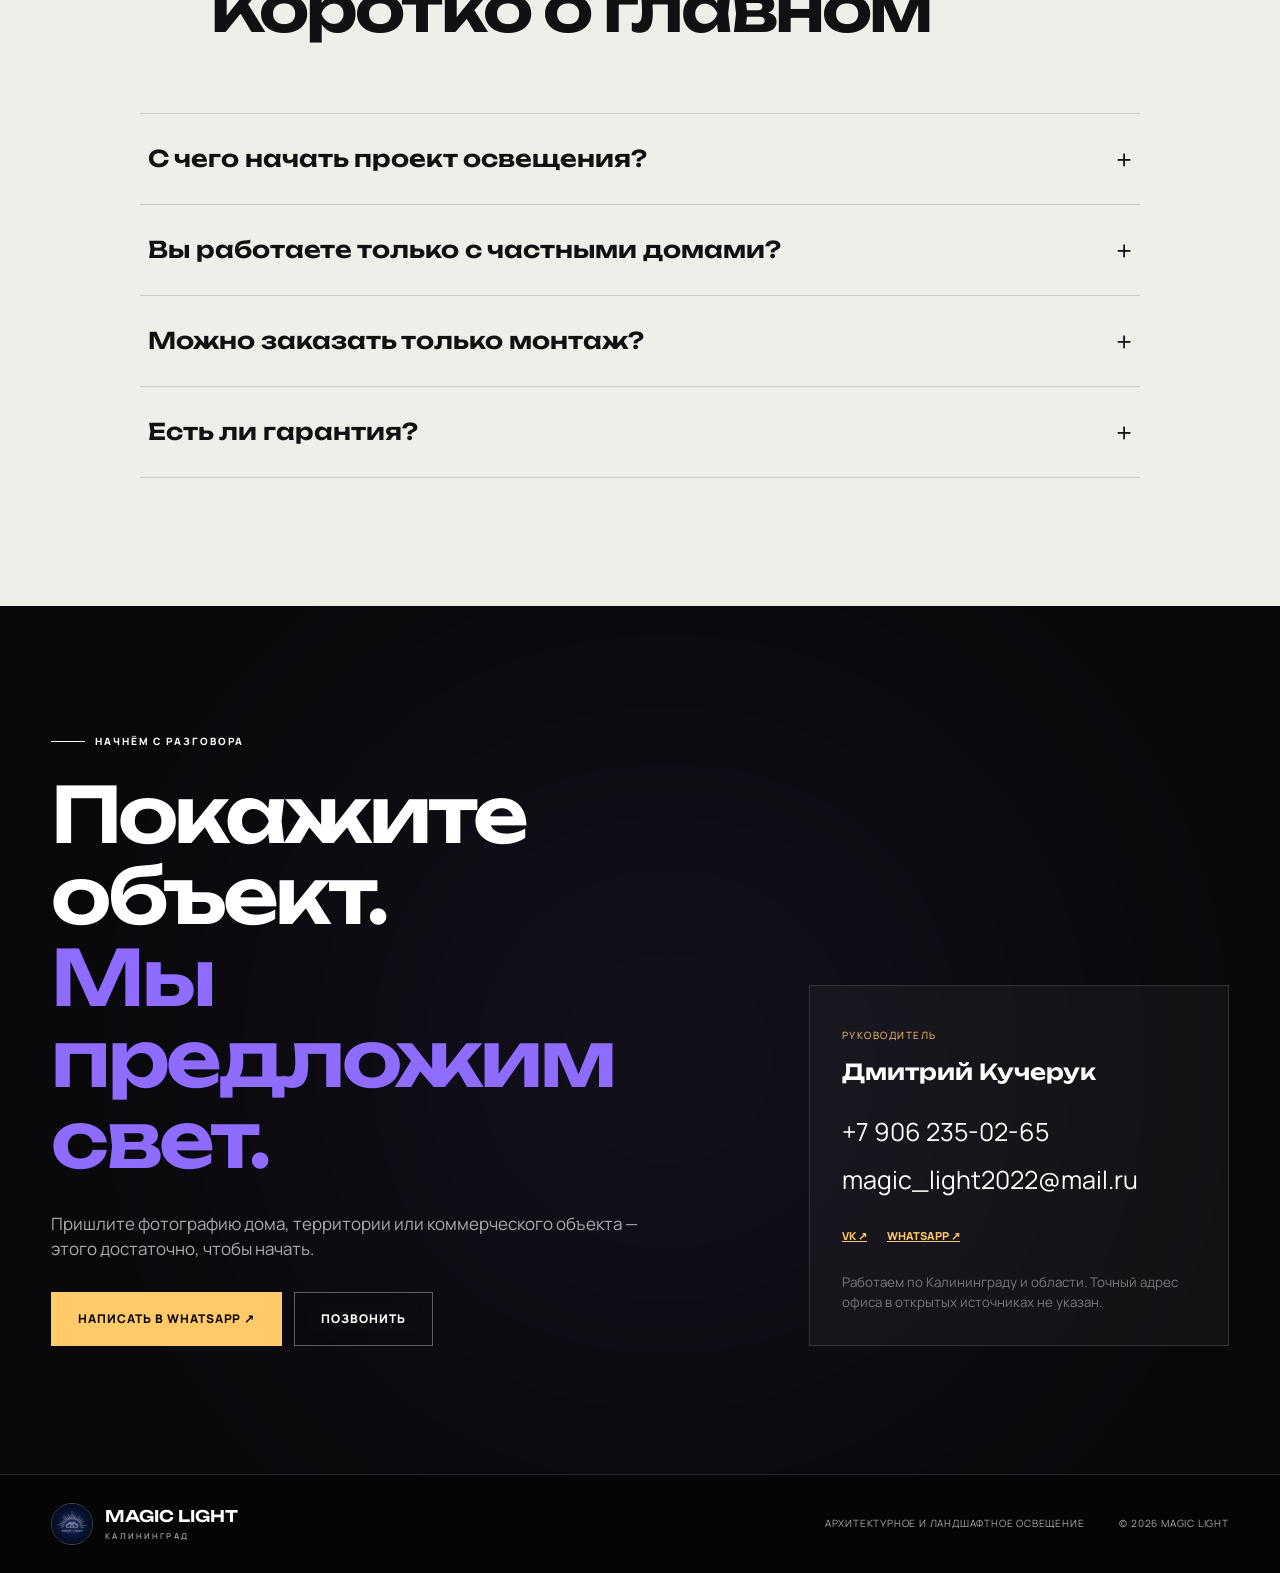
==== commit 70bdfa09: "Update Magic Light site" ====
--- a/index.html
+++ b/index.html
@@ -3,23 +3,263 @@
 <head>
   <meta charset="utf-8">
   <meta name="viewport" content="width=device-width, initial-scale=1">
-  <title>Magic Light 39 — декоративное освещение в Калининграде</title>
-  <meta name="description" content="Magic Light 39 — решения в области декоративного и архитектурного освещения в Калининграде. Фасадный и интерьерный свет.">
+  <meta name="theme-color" content="#0a0a0c">
+  <meta name="description" content="Magic Light — архитектурное и ландшафтное освещение, электромонтаж, праздничное оформление и световые арт-объекты в Калининграде.">
+  <meta property="og:type" content="website">
+  <meta property="og:title" content="Magic Light — свет, который меняет пространство">
+  <meta property="og:description" content="Архитектурное и ландшафтное освещение в Калининградской области — от идеи до включения.">
+  <meta property="og:image" content="assets/og.png">
+  <meta property="og:image:width" content="1536">
+  <meta property="og:image:height" content="1024">
+  <meta name="twitter:card" content="summary_large_image">
+  <meta name="twitter:title" content="Magic Light — свет, который меняет пространство">
+  <meta name="twitter:description" content="Архитектурное и ландшафтное освещение в Калининградской области — от идеи до включения.">
+  <meta name="twitter:image" content="assets/og.png">
+  <title>Magic Light — освещение домов и ландшафта в Калининграде</title>
+  <link rel="icon" href="assets/favicon.svg" type="image/svg+xml">
+  <link rel="preconnect" href="https://fonts.googleapis.com">
+  <link rel="preconnect" href="https://fonts.gstatic.com" crossorigin>
+  <link href="https://fonts.googleapis.com/css2?family=Manrope:wght@400;500;600;700&family=Unbounded:wght@500;600;700&display=swap" rel="stylesheet">
   <link rel="stylesheet" href="styles.css">
-  <script type="application/ld+json">{"@context":"https://schema.org","@type":"LocalBusiness","name":"Magic Light 39","areaServed":"Калининград","telephone":"+79062350265","url":"https://vk.com/magic_light39","sameAs":["https://vk.com/magic_light39"]}</script>
+  <script type="application/ld+json">
+  {"@context":"https://schema.org","@type":"ProfessionalService","name":"Magic Light","foundingDate":"2012","areaServed":"Калининградская область","telephone":"+79062350265","email":"magic_light2022@mail.ru","url":"https://vk.com/magic_light39","sameAs":["https://vk.com/magic_light39"]}
+  </script>
 </head>
 <body>
+  <div class="preloader" aria-hidden="true">
+    <div class="preloader__mark"><img src="assets/brand/logo-01.jpg" alt=""><i></i></div>
+    <p>Включаем свет</p>
+    <div class="preloader__track"><i></i></div>
+    <b>0%</b>
+  </div>
+
   <a class="skip-link" href="#main">К содержанию</a>
-  <header class="site-header"><div class="container nav"><a class="brand" href="index.html" aria-label="Magic Light 39, главная"><span class="brand-mark" aria-hidden="true"></span>MAGIC LIGHT 39</a><nav class="nav-links" aria-label="Основная навигация"><a href="index.html" aria-current="page">Главная</a><a href="services.html">Услуги</a><a href="works.html">Работы</a><a href="about.html">О компании</a><a href="news.html">Проекты</a><a href="contacts.html">Контакты</a></nav><a class="header-phone" href="tel:+79062350265">+7 906 235-02-65</a><button class="menu-toggle" type="button" aria-label="Открыть меню" aria-expanded="false"><span></span><span></span></button></div></header>
+  <div class="scroll-progress" aria-hidden="true"><i></i></div>
+  <header class="header" id="header">
+    <div class="nav-shell">
+      <a class="logo" href="#top" aria-label="Magic Light — наверх"><img src="assets/brand/logo-01.jpg" alt="Magic Light"><span>MAGIC LIGHT<small>Калининград</small></span></a>
+      <nav class="nav" aria-label="Основная навигация">
+        <a href="#services">Услуги</a><a href="#works">Работы</a><a href="#reviews">Отзывы</a><a href="#report">Репортаж</a><a href="#contacts">Контакты</a>
+      </nav>
+      <a class="nav-phone" href="tel:+79062350265">+7 906 235-02-65</a>
+      <button class="menu-toggle" type="button" aria-expanded="false" aria-label="Открыть меню"><span></span><span></span></button>
+    </div>
+  </header>
+
   <main id="main">
-    <section class="hero"><div class="hero-copy"><p class="eyebrow">Калининград · декоративный свет</p><h1>Свет,<br><em>который</em><br>создаёт образ</h1><p class="hero-lead">Мы создаём освещение, которое подчёркивает архитектуру, делает дом выразительным и меняет настроение пространства одним нажатием.</p><div class="hero-actions"><a class="btn btn-primary" href="tel:+79062350265">Обсудить задачу</a><a class="btn btn-ghost" href="works.html">Смотреть работы</a></div></div><div class="hero-visual"><img src="assets/images/hero-night-remote.webp" alt="Современный загородный дом ночью с архитектурной подсветкой и рукой с пультом управления" width="1024" height="1280"><div class="hero-note"><span>Управляйте атмосферой дома одним нажатием</span><b>39°</b></div></div></section>
-    <div class="marquee" aria-hidden="true"><div class="marquee-track"><span>Фасады</span><span>Интерьеры</span><span>Декоративный свет</span><span>Калининград</span><span>Фасады</span><span>Интерьеры</span><span>Декоративный свет</span><span>Калининград</span></div></div>
-    <section class="section"><div class="container"><div class="section-head reveal"><p class="eyebrow">Что мы делаем</p><div><h2>Свет для пространства</h2><p>Продумываем освещение дома как единую композицию: выделяем архитектуру, расставляем акценты и подбираем удобное управление светом.</p></div></div><div class="service-grid reveal"><a class="service-card" href="services.html#facade"><span class="num">01</span><div class="service-art service-facade" aria-hidden="true"><span class="facade-roof"></span><span class="facade-wall"><i></i><i></i><i></i></span><b></b><b></b><b></b></div><h3>Фасадный свет</h3><p>Подчёркиваем линии, фактуру и характер здания.</p></a><a class="service-card" href="services.html#decor"><span class="num">02</span><div class="service-art service-decor" aria-hidden="true"><span></span><span></span><i></i><i></i><i></i></div><h3>Декоративные решения</h3><p>Добавляем световые акценты и создаём нужное настроение.</p></a><a class="service-card" href="services.html#interior"><span class="num">03</span><div class="service-art service-interior" aria-hidden="true"><span class="sofa"><i></i><i></i></span><span class="floor-lamp"></span><b></b><b></b></div><h3>Интерьерный свет</h3><p>Создаём комфортные сценарии для разных зон и задач.</p></a></div></div></section>
-    <section class="section section-dark"><div class="container"><div class="section-head reveal"><p class="eyebrow">Наш проект</p><div><h2>Дом в новом свете</h2><p>Мы связали тёплой контурной подсветкой линии кровли и фасада, сохранив архитектуру спокойной и выразительной.</p></div></div><article class="project-feature reveal"><img src="assets/images/facade-entry.webp" alt="Фрагмент загородного дома с контурной подсветкой кровли" loading="lazy"><div class="project-copy"><span class="tag">Фасадное освещение</span><h3>Подчеркнули архитектуру дома</h3><p>Свет выделил силуэт здания, входную группу и основные линии фасада. Вечером дом выглядит цельно, уютно и заметно.</p><a class="btn btn-acid" href="works.html">Открыть галерею</a></div></article></div></section>
-    <section class="section"><div class="container"><div class="section-head reveal"><p class="eyebrow">Как мы работаем</p><div><h2>От идеи к вечернему образу</h2><p>Начинаем с вашей задачи, продумываем световой рисунок и собираем решение под архитектуру конкретного объекта.</p></div></div><div class="steps reveal"><div class="step"><div class="step-art art-talk" aria-hidden="true"><span class="talk-one"></span><span class="talk-two"></span><i></i><i></i><i></i></div><h3>Знакомимся</h3><p>Вы рассказываете об объекте, задачах и желаемой атмосфере.</p></div><div class="step"><div class="step-art art-idea" aria-hidden="true"><span class="bulb"></span><i></i><i></i><i></i><i></i><i></i></div><h3>Предлагаем идею</h3><p>Мы определяем ключевые зоны, характер и сценарии освещения.</p></div><div class="step"><div class="step-art art-scheme" aria-hidden="true"><span class="scheme-line one"></span><span class="scheme-line two"></span><i></i><i></i><i></i><i></i></div><h3>Собираем решение</h3><p>Подбираем световое оборудование и согласовываем детали проекта.</p></div><div class="step"><div class="step-art art-house" aria-hidden="true"><span class="house-roof"></span><span class="house-body"><i></i><i></i></span><b></b><b></b><b></b></div><h3>Включаем свет</h3><p>Настраиваем результат, чтобы им было удобно пользоваться каждый день.</p></div></div></div></section>
-    <section class="contact-band"><div class="container"><div><p class="eyebrow">Начнём с разговора</p><h2>Расскажите, что хотите подсветить</h2><p>Калининград. Связаться с Magic Light 39 можно по телефону или через сообщество ВКонтакте.</p></div><div class="links"><a href="tel:+79062350265">+7 906 235-02-65</a><a class="btn btn-primary" href="https://vk.com/magic_light39" target="_blank" rel="noopener">Написать в VK</a></div></div></section>
+    <section class="hero" id="top">
+      <div class="hero__media" aria-hidden="true"><img src="assets/hero-night-remote.webp" alt="" fetchpriority="high"></div>
+      <div class="hero__shade"></div>
+      <div class="hero__grid" aria-hidden="true"></div>
+      <div class="hero__content">
+        <p class="eyebrow hero__eyebrow"><span></span>Семейный бизнес с 2012 года</p>
+        <h1><span>Свет, который</span><strong>меняет пространство</strong></h1>
+        <p class="hero__lead">Проектируем и реализуем архитектурное и ландшафтное освещение в Калининградской области — от идеи до включения.</p>
+        <div class="hero__actions">
+          <a class="button button--light" href="https://wa.me/79062350265?text=Здравствуйте!%20Хочу%20обсудить%20проект%20освещения" target="_blank" rel="noopener">Обсудить проект <span>↗</span></a>
+          <a class="button button--ghost" href="#works">Смотреть работы</a>
+        </div>
+        <div class="hero__facts" aria-label="Факты о компании">
+          <div><b data-count="201">0</b><span>фото работ в VK</span></div>
+          <div><b data-count="4">0</b><span>направления работ</span></div>
+          <div><b data-count="1">0</b><span>команда под ключ</span></div>
+        </div>
+      </div>
+      <a class="scroll-cue" href="#services" aria-label="К следующему разделу"><span>листайте</span><i>↓</i></a>
+    </section>
+
+    <section class="ticker" aria-label="Направления">
+      <div><span>Светодизайн</span><i>✦</i><span>Монтаж</span><i>✦</i><span>Сервис</span><i>✦</i><span>Производство</span><i>✦</i><span>Светодизайн</span><i>✦</i><span>Монтаж</span><i>✦</i><span>Сервис</span><i>✦</i><span>Производство</span></div>
+    </section>
+
+    <section class="section services" id="services">
+      <div class="section-head reveal">
+        <p class="eyebrow"><span></span>Что мы делаем</p>
+        <h2>Берём на себя весь путь <em>от замысла до света</em></h2>
+        <p>Решение собирается под архитектуру, ландшафт, задачи бизнеса и реальную эксплуатацию объекта.</p>
+      </div>
+      <div class="services__list">
+        <article class="service-card reveal">
+          <span class="service-card__num">01</span><div><h3>Архитектурное и ландшафтное освещение</h3><p>Проектная документация, светодизайн, подбор оборудования, монтаж и обслуживание.</p></div><i>↗</i>
+        </article>
+        <article class="service-card reveal">
+          <span class="service-card__num">02</span><div><h3>Праздничное оформление</h3><p>Профессиональные гирлянды, неон и белтлайт. Украшение фасадов и территорий к Новому году.</p></div><i>↗</i>
+        </article>
+        <article class="service-card reveal">
+          <span class="service-card__num">03</span><div><h3>Электромонтажные работы</h3><p>Проектирование электросетей, внутренняя проводка и наружные кабельные линии, щиты, защита и учёт. Подключение силового, климатического, вентиляционного и насосного оборудования.</p></div><i>↗</i>
+        </article>
+        <article class="service-card reveal">
+          <span class="service-card__num">04</span><div><h3>Производство и арт-объекты</h3><p>МАФ, фотозоны, металлоконструкции, праздничные инсталляции, оформление экспозиций и наружная реклама. НТО-павильоны под ключ и реконструкция торговых объектов.</p></div><i>↗</i>
+        </article>
+      </div>
+    </section>
+
+    <section class="audience section--dark">
+      <div class="audience__copy reveal">
+        <p class="eyebrow"><span></span>Для кого</p>
+        <h2>Свет для частных, коммерческих и городских пространств</h2>
+      </div>
+      <div class="audience__chips reveal">
+        <span>Частные дома</span><span>Отели и рестораны</span><span>Архитекторы</span><span>Ландшафтные дизайнеры</span><span>Городские пространства</span><span>Торговые объекты</span>
+      </div>
+    </section>
+
+    <section class="section works projects" id="works">
+      <div class="section-head section-head--row reveal">
+        <div><p class="eyebrow"><span></span>Наши работы</p><h2>Свет, который <em>меняет объекты</em></h2><p>Подборка реализованных работ: частные дома, городские пространства, праздничные конструкции и коммерческие фасады.</p></div>
+        <a class="text-link" href="https://vk.com/album-76991063_212813165" target="_blank" rel="noopener">Все 201 фото в VK ↗</a>
+      </div>
+      <div class="project-grid">
+        <article class="project-card reveal">
+          <div class="project-slider" data-slider><div class="project-track">
+            <button class="project-photo" data-image="assets/presentation/landscape-color.jpg" data-caption="Цветное ландшафтное освещение"><img src="assets/presentation/landscape-color.jpg" alt="Яркая цветная подсветка деревьев у воды" loading="lazy"></button>
+            <button class="project-photo" data-image="assets/presentation/landscape-aerial.jpg" data-caption="Комплексное освещение территории"><img src="assets/presentation/landscape-aerial.jpg" alt="Освещённая территория с высоты" loading="lazy"></button>
+            <button class="project-photo" data-image="assets/presentation/residence-wide.jpg" data-caption="Архитектурный и ландшафтный свет резиденции"><img src="assets/presentation/residence-wide.jpg" alt="Большая резиденция с архитектурной и ландшафтной подсветкой" loading="lazy"></button>
+            <button class="project-photo" data-image="assets/presentation/house-winter.jpg" data-caption="Архитектурное освещение дома зимой"><img src="assets/presentation/house-winter.jpg" alt="Загородный дом с архитектурной подсветкой зимой" loading="lazy"></button>
+            <button class="project-photo" data-image="assets/presentation/house-holiday.jpg" data-caption="Праздничное освещение частного дома"><img src="assets/presentation/house-holiday.jpg" alt="Дом с насыщенным праздничным освещением" loading="lazy"></button>
+            <button class="project-photo" data-image="assets/presentation/commercial-facade.jpg" data-caption="Праздничное освещение коммерческого фасада"><img src="assets/presentation/commercial-facade.jpg" alt="Коммерческий фасад с большим количеством праздничных огней" loading="lazy"></button>
+          </div><button class="slider-arrow prev" aria-label="Предыдущее фото">‹</button><button class="slider-arrow next" aria-label="Следующее фото">›</button><div class="slider-dots"></div></div>
+          <div class="project-copy"><h3>Архитектурный и ландшафтный свет</h3><p>Избранные проекты · дома и территории</p><b>Светодизайн, контурный свет, цветные сценарии и освещение ландшафта</b></div>
+        </article>
+        <article class="project-card reveal">
+          <div class="project-slider" data-slider><div class="project-track">
+            <button class="project-photo" data-image="assets/works/work-14.jpg" data-caption="Архитектурная подсветка резиденции"><img src="assets/works/work-14.jpg" alt="Архитектурная подсветка резиденции" loading="lazy"></button>
+            <button class="project-photo" data-image="assets/works/work-11.jpg" data-caption="Контурное освещение частного дома"><img src="assets/works/work-11.jpg" alt="Дом с тёплой контурной подсветкой" loading="lazy"></button>
+            <button class="project-photo" data-image="assets/works/work-13.jpg" data-caption="Фасадное и ландшафтное освещение"><img src="assets/works/work-13.jpg" alt="Фасадное и ландшафтное освещение дома" loading="lazy"></button>
+            <button class="project-photo" data-image="assets/works/work-16.jpg" data-caption="Акцентное освещение кровли"><img src="assets/works/work-16.jpg" alt="Акцентное освещение кровли" loading="lazy"></button>
+          </div><button class="slider-arrow prev" aria-label="Предыдущее фото">‹</button><button class="slider-arrow next" aria-label="Следующее фото">›</button><div class="slider-dots"></div></div>
+          <div class="project-copy"><h3>Архитектурный свет для частных домов</h3><p>Калининградская область · тёплый контурный свет</p><b>Подсветка кровли, фасада, входных групп и ландшафта</b></div>
+        </article>
+        <article class="project-card reveal">
+          <div class="project-slider" data-slider><div class="project-track">
+            <button class="project-photo" data-image="assets/works/work-20.jpg" data-caption="Вечерний образ загородного дома"><img src="assets/works/work-20.jpg" alt="Вечернее освещение загородного дома" loading="lazy"></button>
+            <button class="project-photo" data-image="assets/works/work-19.jpg" data-caption="Подсветка ландшафта и фасада"><img src="assets/works/work-19.jpg" alt="Подсветка дерева и фасада" loading="lazy"></button>
+            <button class="project-photo" data-image="assets/works/work-21.jpg" data-caption="Архитектурные акценты"><img src="assets/works/work-21.jpg" alt="Дом с архитектурными световыми акцентами" loading="lazy"></button>
+            <button class="project-photo" data-image="assets/works/work-27.jpg" data-caption="Холодный контурный свет"><img src="assets/works/work-27.jpg" alt="Дом с холодной контурной подсветкой" loading="lazy"></button>
+          </div><button class="slider-arrow prev" aria-label="Предыдущее фото">‹</button><button class="slider-arrow next" aria-label="Следующее фото">›</button><div class="slider-dots"></div></div>
+          <div class="project-copy"><h3>Сценарии фасадного освещения</h3><p>Частные объекты · архитектурное и ландшафтное освещение</p><b>Ритм фасада, подсветка деталей и комфортный свет участка</b></div>
+        </article>
+        <article class="project-card reveal">
+          <div class="project-slider" data-slider><div class="project-track">
+            <button class="project-photo" data-image="assets/works/work-32.jpg" data-caption="Вывеска «Ледяное сердце»"><img src="assets/works/work-32.jpg" alt="Световая вывеска магазина" loading="lazy"></button>
+            <button class="project-photo" data-image="assets/works/work-31.jpg" data-caption="Световая вывеска и оформление входа"><img src="assets/works/work-31.jpg" alt="Вывеска и оформление коммерческого входа" loading="lazy"></button>
+            <button class="project-photo" data-image="assets/works/work-34.jpg" data-caption="Фасадная вывеска"><img src="assets/works/work-34.jpg" alt="Фасадная вывеска на жилом доме" loading="lazy"></button>
+            <button class="project-photo" data-image="assets/works/work-35.jpg" data-caption="Комплексное оформление фасада"><img src="assets/works/work-35.jpg" alt="Комплексное оформление коммерческого фасада" loading="lazy"></button>
+          </div><button class="slider-arrow prev" aria-label="Предыдущее фото">‹</button><button class="slider-arrow next" aria-label="Следующее фото">›</button><div class="slider-dots"></div></div>
+          <div class="project-copy"><h3>Свет для коммерческих фасадов</h3><p>Вывески · входные группы · наружное оформление</p><b>Изготовление, электромонтаж и заметность объекта вечером</b></div>
+        </article>
+        <article class="project-card reveal">
+          <div class="project-slider" data-slider><div class="project-track">
+            <button class="project-photo" data-image="assets/presentation/art/polar-bears.jpg" data-caption="Световые фигуры полярных медведей"><img src="assets/presentation/art/polar-bears.jpg" alt="Геометрические световые фигуры полярных медведей" loading="lazy"></button>
+            <button class="project-photo" data-image="assets/presentation/art/cat.jpg" data-caption="Городской световой арт-объект с котом"><img src="assets/presentation/art/cat.jpg" alt="Круглый световой арт-объект с силуэтом кота" loading="lazy"></button>
+            <button class="project-photo" data-image="assets/presentation/art/anchor.jpg" data-caption="Городской световой арт-объект с якорем"><img src="assets/presentation/art/anchor.jpg" alt="Круглый световой арт-объект с якорем" loading="lazy"></button>
+            <button class="project-photo" data-image="assets/presentation/art/cranes.jpg" data-caption="Арт-объект с журавлями"><img src="assets/presentation/art/cranes.jpg" alt="Металлический городской арт-объект с журавлями" loading="lazy"></button>
+            <button class="project-photo" data-image="assets/presentation/art/bauble.jpg" data-caption="Световая новогодняя игрушка"><img src="assets/presentation/art/bauble.jpg" alt="Световая конструкция в форме новогодней игрушки" loading="lazy"></button>
+            <button class="project-photo" data-image="assets/presentation/art/acorn.jpg" data-caption="Световая фотозона в форме жёлудя"><img src="assets/presentation/art/acorn.jpg" alt="Большая световая фотозона в форме жёлудя" loading="lazy"></button>
+            <button class="project-photo" data-image="assets/presentation/art/winter-characters.jpg" data-caption="Новогодние световые персонажи"><img src="assets/presentation/art/winter-characters.jpg" alt="Световые фигуры оленя и снеговиков" loading="lazy"></button>
+            <button class="project-photo" data-image="assets/presentation/art/deer.jpg" data-caption="Контурные световые фигуры оленей"><img src="assets/presentation/art/deer.jpg" alt="Контурные световые фигуры оленей в городском пространстве" loading="lazy"></button>
+            <button class="project-photo" data-image="assets/presentation/art/victory-star.jpg" data-caption="Праздничная звезда к 9 Мая"><img src="assets/presentation/art/victory-star.jpg" alt="Красная арт-конструкция со звездой и датами 1941–1945" loading="lazy"></button>
+            <button class="project-photo" data-image="assets/presentation/art/flag.jpg" data-caption="Световая композиция в цветах российского флага"><img src="assets/presentation/art/flag.jpg" alt="Световая композиция в цветах российского флага" loading="lazy"></button>
+            <button class="project-photo" data-image="assets/presentation/art/blue-installation.jpg" data-caption="Фрагмент производства световой конструкции"><img src="assets/presentation/art/blue-installation.jpg" alt="Фрагмент световой конструкции в процессе изготовления" loading="lazy"></button>
+            <button class="project-photo" data-image="assets/presentation/art/gurevsk.jpg" data-caption="Городской арт-объект «Гурьевск»"><img src="assets/presentation/art/gurevsk.jpg" alt="Большая городская надпись Гурьевск с историческими фотографиями" loading="lazy"></button>
+          </div><button class="slider-arrow prev" aria-label="Предыдущее фото">‹</button><button class="slider-arrow next" aria-label="Следующее фото">›</button><div class="slider-dots"></div></div>
+          <div class="project-copy"><h3>Световые арт-объекты и городское оформление</h3><p>Общественные пространства · праздничные инсталляции</p><b>Проектирование, собственное производство конструкций, монтаж и обслуживание</b></div>
+        </article>
+      </div>
+      <p class="works__note reveal">Фотографии — из официального альбома «Наши работы» сообщества Magic Light.</p>
+    </section>
+
+    <section class="section exhibition" id="report">
+      <div class="section-head reveal"><p class="eyebrow"><span></span>Фотоотчёт</p><h2>Magic Light на региональном конкурсе <em>«Продукт года»</em></h2><p>Команда представила свою работу и заняла третье место. В альбоме сообщества сохранены кадры с выставочной площадки и церемонии.</p></div>
+      <div class="exhibition-grid">
+        <button class="exhibition-photo reveal" data-image="assets/exhibition/award-01.jpg" data-caption="Команда Magic Light на конкурсе «Продукт года»"><img src="assets/exhibition/award-01.jpg" alt="Представители Magic Light с наградой конкурса" loading="lazy"><span>III место · «Продукт года»</span></button>
+        <button class="exhibition-photo reveal" data-image="assets/exhibition/award-02.jpg" data-caption="Выставочная площадка регионального конкурса"><img src="assets/exhibition/award-02.jpg" alt="Выставочная площадка регионального конкурса" loading="lazy"><span>Выставочная площадка</span></button>
+      </div>
+      <div class="gratitude-card reveal"><button data-image="assets/presentation/gratitude-letter.jpg" data-caption="Благодарственное письмо участнику проекта от команды Magic Light"><img src="assets/presentation/gratitude-letter.jpg" alt="Благодарственное письмо в руках представителя Magic Light" loading="lazy"></button><div><p class="eyebrow"><span></span>Люди и проекты</p><h3>Magic Light благодарит участников проектов за вклад в вечерний образ Калининграда</h3><p>На фото — персональное благодарственное письмо Сергею Владимировичу, опубликованное в официальной презентации компании. Документ датирован 14 января 2022 года.</p></div></div>
+      <a class="text-link report-link" href="https://vk.ru/album-76991063_295641627" target="_blank" rel="noopener">Открыть фотоальбом в VK ↗</a>
+    </section>
+
+    <section class="video-report section--dark">
+      <div class="video-report__copy reveal"><p class="eyebrow"><span></span>Репортаж</p><h2>История Magic Light <em>в видео</em></h2><p>Посмотрите репортаж о компании, команде и работе со светом.</p><a class="button button--light" href="https://vk.ru/video-76991063_456239348" target="_blank" rel="noopener">Смотреть в VK ↗</a></div>
+      <div class="video-frame reveal"><iframe src="https://vk.com/video_ext.php?oid=-76991063&id=456239348&hd=2" title="Репортаж о Magic Light" allow="autoplay; encrypted-media; fullscreen; picture-in-picture" allowfullscreen loading="lazy"></iframe></div>
+    </section>
+
+    <section class="section reviews" id="reviews">
+      <div class="section-head section-head--row reveal"><div><p class="eyebrow"><span></span>Отзывы</p><h2>Что говорят <em>заказчики</em></h2><p>Оригинальные скриншоты благодарностей и отзывов из сообщества Magic Light.</p></div><div class="reviews-controls"><button class="reviews-prev" aria-label="Предыдущие отзывы">←</button><button class="reviews-next" aria-label="Следующие отзывы">→</button></div></div>
+      <div class="reviews-viewport reveal"><div class="reviews-track">
+        <button class="review-card" data-image="assets/reviews/review-01.jpg" data-caption="Отзыв заказчика 1"><img src="assets/reviews/review-01.jpg" alt="Отзыв заказчика Magic Light" loading="lazy"></button>
+        <button class="review-card" data-image="assets/reviews/review-02.jpg" data-caption="Отзыв заказчика 2"><img src="assets/reviews/review-02.jpg" alt="Отзыв заказчика Magic Light" loading="lazy"></button>
+        <button class="review-card" data-image="assets/reviews/review-03.jpg" data-caption="Отзыв заказчика 3"><img src="assets/reviews/review-03.jpg" alt="Отзыв заказчика Magic Light" loading="lazy"></button>
+        <button class="review-card" data-image="assets/reviews/review-04.jpg" data-caption="Отзыв заказчика 4"><img src="assets/reviews/review-04.jpg" alt="Отзыв заказчика Magic Light" loading="lazy"></button>
+        <button class="review-card" data-image="assets/reviews/review-05.jpg" data-caption="Отзыв заказчика 5"><img src="assets/reviews/review-05.jpg" alt="Отзыв заказчика Magic Light" loading="lazy"></button>
+        <button class="review-card" data-image="assets/reviews/review-06.jpg" data-caption="Отзыв заказчика 6"><img src="assets/reviews/review-06.jpg" alt="Отзыв заказчика Magic Light" loading="lazy"></button>
+        <button class="review-card" data-image="assets/reviews/review-07.jpg" data-caption="Отзыв заказчика 7"><img src="assets/reviews/review-07.jpg" alt="Отзыв заказчика Magic Light" loading="lazy"></button>
+        <button class="review-card" data-image="assets/reviews/review-08.jpg" data-caption="Отзыв заказчика 8"><img src="assets/reviews/review-08.jpg" alt="Отзыв заказчика Magic Light" loading="lazy"></button>
+        <button class="review-card" data-image="assets/reviews/review-09.jpg" data-caption="Отзыв заказчика 9"><img src="assets/reviews/review-09.jpg" alt="Отзыв заказчика Magic Light" loading="lazy"></button>
+        <button class="review-card" data-image="assets/reviews/review-10.jpg" data-caption="Отзыв заказчика 10"><img src="assets/reviews/review-10.jpg" alt="Отзыв заказчика Magic Light" loading="lazy"></button>
+        <button class="review-card" data-image="assets/reviews/review-11.jpg" data-caption="Отзыв заказчика 11"><img src="assets/reviews/review-11.jpg" alt="Отзыв заказчика Magic Light" loading="lazy"></button>
+        <button class="review-card" data-image="assets/reviews/review-12.jpg" data-caption="Отзыв заказчика 12"><img src="assets/reviews/review-12.jpg" alt="Отзыв заказчика Magic Light" loading="lazy"></button>
+        <button class="review-card" data-image="assets/reviews/review-13.jpg" data-caption="Отзыв заказчика 13"><img src="assets/reviews/review-13.jpg" alt="Отзыв заказчика Magic Light" loading="lazy"></button>
+        <button class="review-card" data-image="assets/reviews/review-14.jpg" data-caption="Отзыв заказчика 14"><img src="assets/reviews/review-14.jpg" alt="Отзыв заказчика Magic Light" loading="lazy"></button>
+        <button class="review-card" data-image="assets/reviews/review-15.jpg" data-caption="Отзыв заказчика 15"><img src="assets/reviews/review-15.jpg" alt="Отзыв заказчика Magic Light" loading="lazy"></button>
+        <button class="review-card" data-image="assets/reviews/review-16.jpg" data-caption="Отзыв заказчика 16"><img src="assets/reviews/review-16.jpg" alt="Отзыв заказчика Magic Light" loading="lazy"></button>
+        <button class="review-card" data-image="assets/reviews/review-17.jpg" data-caption="Отзыв заказчика 17"><img src="assets/reviews/review-17.jpg" alt="Отзыв заказчика Magic Light" loading="lazy"></button>
+        <button class="review-card" data-image="assets/reviews/review-18.jpg" data-caption="Отзыв заказчика 18"><img src="assets/reviews/review-18.jpg" alt="Отзыв заказчика Magic Light" loading="lazy"></button>
+        <button class="review-card" data-image="assets/reviews/review-19.jpg" data-caption="Отзыв заказчика 19"><img src="assets/reviews/review-19.jpg" alt="Отзыв заказчика Magic Light" loading="lazy"></button>
+      </div></div>
+      <a class="text-link reviews-link" href="https://vk.ru/album-76991063_295641539" target="_blank" rel="noopener">Все отзывы в VK ↗</a>
+    </section>
+
+    <section class="section process" id="process">
+      <div class="section-head reveal"><p class="eyebrow"><span></span>Как работаем</p><h2>Понятный маршрут <em>к готовому объекту</em></h2></div>
+      <div class="process__rail">
+        <article class="reveal"><b>01</b><h3>Знакомство</h3><p>Обсуждаем объект, задачи и желаемую атмосферу. Вы присылаете фото или план.</p></article>
+        <article class="reveal"><b>02</b><h3>Выезд и идея</h3><p>Изучаем объект, фиксируем ключевые зоны и предлагаем световой сценарий.</p></article>
+        <article class="reveal"><b>03</b><h3>Проект и смета</h3><p>Готовим решение, подбираем оборудование и согласовываем объём работ.</p></article>
+        <article class="reveal"><b>04</b><h3>Монтаж и запуск</h3><p>Реализуем проект, настраиваем свет и передаём объект в работу.</p></article>
+      </div>
+    </section>
+
+    <section class="about section--gold" id="about">
+      <div class="about__top reveal"><p class="eyebrow"><span></span>О компании</p><h2>Magic Light — семейный бизнес Ольги и Дмитрия Кучерук</h2></div>
+      <div class="about__grid">
+        <div class="about__year reveal"><span>с</span><b>2012</b><small>создаём свет и объекты в Калининграде</small></div>
+        <div class="about__story reveal"><p>Компания выросла из праздничного оформления в производство полного цикла: сегодня команда проектирует свет, выполняет электромонтаж, создаёт арт-объекты и малые архитектурные формы.</p><p>Среди работ — объекты фестиваля «Цветы России» в Черняховске, скульптуры героев басен Крылова в Пионерском, оформление заправочной станции в Норильске и тканевое полотно площадью 1 200 м² с системой подъёма для футбольного матча.</p><div class="award"><span>III</span><p><b>3-е место</b><small>в региональном конкурсе «Продукт года»</small></p></div><div class="presentation-cta"><p><b>Все направления и больше реализованных проектов</b><small>Официальная презентация Magic Light · 19 страниц · 8,8 МБ</small></p><a class="button button--dark" href="output/pdf/Magic-Light-presentation.pdf" target="_blank" rel="noopener">Открыть презентацию ↗</a></div></div>
+      </div>
+    </section>
+
+    <section class="section faq">
+      <div class="section-head reveal"><p class="eyebrow"><span></span>Перед стартом</p><h2>Коротко о главном</h2></div>
+      <div class="faq__list">
+        <details class="reveal"><summary>С чего начать проект освещения?<i>+</i></summary><p>Пришлите фотографии объекта и коротко опишите задачу. Команда уточнит детали и предложит следующий шаг.</p></details>
+        <details class="reveal"><summary>Вы работаете только с частными домами?<i>+</i></summary><p>Нет. Magic Light работает с частными клиентами, отелями, ресторанами, торговыми объектами, дизайнерами и городскими пространствами.</p></details>
+        <details class="reveal"><summary>Можно заказать только монтаж?<i>+</i></summary><p>Компания выполняет проектирование, поставку оборудования, монтаж и обслуживание. Точный состав работ определяется после обсуждения объекта.</p></details>
+        <details class="reveal"><summary>Есть ли гарантия?<i>+</i></summary><p>В официальных материалах компании заявлена гарантия на оборудование и монтаж, а также последующий сервис.</p></details>
+      </div>
+    </section>
+
+    <section class="contact section--dark" id="contacts">
+      <div class="contact__glow" aria-hidden="true"></div>
+      <div class="contact__content reveal">
+        <p class="eyebrow"><span></span>Начнём с разговора</p>
+        <h2>Покажите объект.<br><em>Мы предложим свет.</em></h2>
+        <p>Пришлите фотографию дома, территории или коммерческого объекта — этого достаточно, чтобы начать.</p>
+        <div class="contact__actions"><a class="button button--light" href="https://wa.me/79062350265?text=Здравствуйте!%20Хочу%20обсудить%20проект%20освещения" target="_blank" rel="noopener">Написать в WhatsApp ↗</a><a class="button button--ghost" href="tel:+79062350265">Позвонить</a></div>
+      </div>
+      <div class="contact__card reveal">
+        <p>Руководитель</p><h3>Дмитрий Кучерук</h3>
+        <a href="tel:+79062350265">+7 906 235-02-65</a>
+        <a href="mailto:magic_light2022@mail.ru">magic_light2022@mail.ru</a>
+        <div><a href="https://vk.com/magic_light39" target="_blank" rel="noopener">VK ↗</a><a href="https://wa.me/79062350265" target="_blank" rel="noopener">WhatsApp ↗</a></div>
+        <small>Работаем по Калининграду и области. Точный адрес офиса в открытых источниках не указан.</small>
+      </div>
+    </section>
   </main>
-  <footer class="site-footer"><div class="container footer-grid"><a class="brand" href="index.html"><span class="brand-mark" aria-hidden="true"></span>MAGIC LIGHT 39</a><nav class="footer-nav" aria-label="Навигация в подвале"><a href="services.html">Услуги</a><a href="works.html">Работы</a><a href="about.html">О компании</a><a href="news.html">Проекты</a><a href="contacts.html">Контакты</a><a href="https://vk.com/magic_light39" target="_blank" rel="noopener">ВКонтакте</a></nav><div class="footer-meta"><span>© <span data-year></span> Magic Light 39</span><span>Декоративное освещение · Калининград</span></div></div></footer>
+
+  <footer class="footer"><a class="logo" href="#top"><img src="assets/brand/logo-01.jpg" alt="Magic Light"><span>MAGIC LIGHT<small>Калининград</small></span></a><p>Архитектурное и ландшафтное освещение</p><span>© <i id="year"></i> Magic Light</span></footer>
+
+  <div class="quick-actions" aria-label="Быстрые действия"><a class="quick quick--wa" href="https://wa.me/79062350265" target="_blank" rel="noopener" aria-label="Написать в WhatsApp">WA</a><a class="quick quick--phone" href="tel:+79062350265" aria-label="Позвонить">☎</a><button class="quick quick--top" type="button" aria-label="Наверх">↑</button></div>
+  <dialog class="lightbox"><button type="button" aria-label="Закрыть">×</button><figure><img src="" alt=""><figcaption></figcaption></figure></dialog>
   <script src="script.js"></script>
 </body>
 </html>
--- a/styles.css
+++ b/styles.css
@@ -1,305 +1,32 @@
-:root {
-  --ink: #111511;
-  --paper: #f3f1e9;
-  --paper-2: #e9e5d8;
-  --acid: #d8ff52;
-  --amber: #ffb74f;
-  --muted: #696c62;
-  --line: rgba(17, 21, 17, .16);
-  --radius: 28px;
-  --shadow: 0 24px 70px rgba(17, 21, 17, .14);
-}
+:root{--bg:#f0eee8;--ink:#111114;--night:#09090b;--night2:#111115;--gold:#ffca67;--violet:#8d6cff;--muted:#797875;--line:rgba(17,17,20,.16);--max:1240px;--pad:clamp(20px,4vw,64px);--display:"Unbounded",sans-serif;--body:"Manrope",sans-serif}
+*{box-sizing:border-box}html{scroll-behavior:smooth;scroll-padding-top:76px}body{margin:0;background:var(--bg);color:var(--ink);font-family:var(--body);line-height:1.5;overflow-x:hidden}body.menu-open{overflow:hidden}img{display:block;width:100%;height:auto}a{color:inherit}button{font:inherit;color:inherit}::selection{background:var(--gold);color:var(--night)}::-webkit-scrollbar{width:10px}::-webkit-scrollbar-track{background:var(--night)}::-webkit-scrollbar-thumb{background:linear-gradient(var(--gold),var(--violet));border-radius:10px;border:2px solid var(--night)}:focus-visible{outline:3px solid var(--gold);outline-offset:4px}.skip-link{position:fixed;top:-70px;left:18px;z-index:1000;background:var(--gold);color:#000;padding:12px 18px;border-radius:0 0 12px 12px;text-decoration:none;font-weight:800}.skip-link:focus{top:0}
+.preloader{position:fixed;inset:0;z-index:9999;background:#050506;color:#fff;display:grid;place-content:center;justify-items:center;gap:16px;transition:opacity .65s ease,visibility .65s ease}.preloader.is-hidden{opacity:0;visibility:hidden}.preloader__mark{position:relative;width:92px;height:92px;display:grid;place-items:center;border:1px solid #3a342a;border-radius:50%;font:700 20px var(--display);color:var(--gold)}.preloader__mark i{position:absolute;inset:-8px;border-radius:50%;border:1px solid transparent;border-top-color:var(--gold);animation:spin 1.1s linear infinite}.preloader p{margin:0;text-transform:uppercase;letter-spacing:.22em;font-size:11px}.preloader__track{width:min(280px,70vw);height:2px;background:#29292d;overflow:hidden}.preloader__track i{display:block;width:0;height:100%;background:linear-gradient(90deg,var(--gold),var(--violet));transition:width .12s linear}.preloader b{font-size:11px;color:#8e8e96}.scroll-progress{position:fixed;z-index:901;top:0;left:0;width:100%;height:3px;background:rgba(255,255,255,.08)}.scroll-progress i{display:block;width:0;height:100%;background:linear-gradient(90deg,var(--gold),#fff1be,var(--violet))}
+.header{position:fixed;top:3px;left:0;right:0;z-index:900;height:82px;transition:height .35s ease,background .35s ease,backdrop-filter .35s ease}.header.is-scrolled{height:64px;background:rgba(9,9,11,.74);backdrop-filter:blur(18px);border-bottom:1px solid rgba(255,255,255,.1)}.nav-shell{width:min(var(--max),calc(100% - 2*var(--pad)));height:100%;margin:auto;display:flex;align-items:center;gap:34px;color:#fff}.logo{display:flex;align-items:center;gap:12px;text-decoration:none;font:600 16px var(--display);white-space:nowrap}.logo svg{width:35px;height:35px;fill:none;stroke:var(--gold);stroke-width:1.6}.logo svg circle{fill:var(--gold);stroke:none}.logo small{display:block;margin-top:4px;font:600 8px var(--body);letter-spacing:.27em;color:#a3a3aa;text-transform:uppercase}.nav{display:flex;align-items:center;gap:clamp(18px,2.2vw,34px);margin-left:auto}.nav a{position:relative;text-decoration:none;font-size:12px;font-weight:700;color:#cccbd0}.nav a::after{content:"";position:absolute;height:2px;left:0;right:100%;bottom:-8px;background:var(--gold);transition:right .25s ease}.nav a:hover,.nav a.active{color:#fff}.nav a:hover::after,.nav a.active::after{right:0}.nav-phone{font-size:12px;font-weight:800;text-decoration:none;white-space:nowrap}.menu-toggle{display:none;background:none;border:0;width:42px;height:42px;padding:8px;place-content:center;gap:7px}.menu-toggle span{display:block;width:24px;height:1px;background:#fff;transition:.3s}
+.hero{position:relative;min-height:100svh;color:#fff;display:flex;align-items:flex-end;overflow:hidden}.hero__media,.hero__shade,.hero__grid{position:absolute;inset:0}.hero__media img{height:100%;object-fit:cover;object-position:center 48%;transform:scale(1.15);animation:heroZoom 6s cubic-bezier(.16,.78,.22,1) forwards}.hero__shade{background:linear-gradient(90deg,rgba(4,4,5,.94) 0%,rgba(4,4,5,.62) 48%,rgba(4,4,5,.1) 80%),linear-gradient(0deg,rgba(4,4,5,.82),transparent 55%)}.hero__grid{opacity:.2;background-image:linear-gradient(rgba(255,255,255,.08) 1px,transparent 1px),linear-gradient(90deg,rgba(255,255,255,.08) 1px,transparent 1px);background-size:clamp(70px,8vw,130px) clamp(70px,8vw,130px);mask-image:linear-gradient(90deg,#000,transparent 70%)}.hero__content{position:relative;z-index:2;width:min(var(--max),calc(100% - 2*var(--pad)));margin:0 auto;padding:160px 0 clamp(90px,11vh,130px)}.eyebrow{display:flex;align-items:center;gap:10px;margin:0 0 25px;text-transform:uppercase;letter-spacing:.19em;font-size:10px;font-weight:800}.eyebrow span{width:34px;height:1px;background:currentColor}.hero__eyebrow{opacity:0;animation:rise .7s .35s ease forwards;color:#dedde0}.hero h1{max-width:1050px;margin:0;font:600 clamp(45px,7.5vw,116px)/.92 var(--display);letter-spacing:-.055em;text-transform:uppercase}.hero h1 span,.hero h1 strong{display:block;opacity:0;transform:translateY(35px);animation:rise .85s .55s ease forwards}.hero h1 strong{color:var(--gold);font-weight:600;animation-delay:.7s}.hero__lead{max-width:640px;margin:31px 0 0;font-size:clamp(16px,1.45vw,21px);color:#d4d3d5;opacity:0;animation:rise .7s .95s ease forwards}.hero__actions{display:flex;flex-wrap:wrap;gap:12px;margin-top:33px;opacity:0;animation:rise .7s 1.1s ease forwards}.button{min-height:54px;display:inline-flex;align-items:center;justify-content:center;gap:25px;padding:0 26px;border:1px solid transparent;text-decoration:none;font-size:12px;font-weight:800;text-transform:uppercase;letter-spacing:.08em;transition:.3s ease}.button--light{background:var(--gold);color:#0b0b0c}.button--light:hover{background:#fff;transform:translateY(-3px)}.button--ghost{color:#fff;border-color:rgba(255,255,255,.35);backdrop-filter:blur(8px)}.button--ghost:hover{border-color:var(--gold);color:var(--gold)}.hero__facts{display:flex;gap:44px;margin-top:48px;opacity:0;animation:rise .7s 1.25s ease forwards}.hero__facts div{display:grid;grid-template-columns:auto 120px;align-items:center;gap:11px;border-left:1px solid rgba(255,255,255,.25);padding-left:16px}.hero__facts b{font:600 28px var(--display);color:var(--gold)}.hero__facts span{font-size:10px;color:#aaa9ae;text-transform:uppercase;letter-spacing:.08em}.scroll-cue{position:absolute;z-index:3;right:var(--pad);bottom:38px;width:104px;height:104px;border:1px solid rgba(255,255,255,.35);border-radius:50%;display:grid;place-content:center;justify-items:center;gap:8px;color:#fff;text-decoration:none;background:rgba(7,7,8,.25);backdrop-filter:blur(7px);animation:pulse 2s infinite;transition:.3s}.scroll-cue:hover{background:var(--gold);color:#000;border-color:var(--gold)}.scroll-cue span{font-size:8px;text-transform:uppercase;letter-spacing:.15em}.scroll-cue i{font-style:normal;font-size:20px}
+.ticker{overflow:hidden;background:var(--gold);border-block:1px solid #000;color:#0b0b0c}.ticker div{width:max-content;display:flex;align-items:center;gap:26px;padding:15px 0;animation:ticker 26s linear infinite}.ticker span{font:600 13px var(--display);text-transform:uppercase}.ticker i{font-style:normal}.section{padding:clamp(85px,10vw,150px) var(--pad)}.section>*{max-width:var(--max);margin-inline:auto}.section-head{max-width:860px!important;margin:0 auto 70px}.section-head h2,.audience h2,.case h2,.about h2,.contact h2{margin:0;font:600 clamp(34px,5vw,72px)/1.06 var(--display);letter-spacing:-.045em}.section-head h2 em,.case h2 em,.contact h2 em{font-style:normal;color:var(--violet)}.section-head>p:last-child{max-width:620px;margin:25px 0 0;color:var(--muted);font-size:17px}.section-head--row{max-width:var(--max)!important;display:flex;justify-content:space-between;align-items:flex-end;gap:40px}.section-head--row>div{max-width:850px}.text-link{text-decoration:none;border-bottom:1px solid;padding:10px 0;font-size:12px;font-weight:800;white-space:nowrap}
+.services__list{border-top:1px solid var(--line)}.service-card{position:relative;display:grid;grid-template-columns:80px 1fr auto;align-items:center;gap:24px;padding:34px 24px;border-bottom:1px solid var(--line);overflow:hidden;transition:.35s}.service-card::before{content:"";position:absolute;inset:0;background:var(--night);transform:translateX(-101%);transition:transform .45s cubic-bezier(.2,.7,.2,1);z-index:-1}.service-card:hover{color:#fff;padding-left:38px}.service-card:hover::before{transform:none}.service-card__num{font:500 12px var(--display);color:var(--violet)}.service-card h3{margin:0 0 9px;font:600 clamp(20px,2.4vw,34px)/1.15 var(--display);letter-spacing:-.03em}.service-card p{margin:0;max-width:750px;color:var(--muted)}.service-card:hover p{color:#bcbcc1}.service-card>i{font-style:normal;font-size:28px;color:var(--gold);transition:.3s}.service-card:hover>i{transform:rotate(45deg)}
+.section--dark{background:var(--night);color:#fff}.audience{padding:clamp(75px,8vw,120px) var(--pad);display:grid;grid-template-columns:minmax(300px,1.05fr) 1fr;gap:clamp(50px,8vw,130px);align-items:end}.audience__copy{max-width:640px;margin-left:auto}.audience__chips{display:flex;flex-wrap:wrap;gap:10px;max-width:650px}.audience__chips span{padding:14px 17px;border:1px solid #303034;border-radius:99px;color:#c9c8cc;font-size:12px;transition:.25s}.audience__chips span:hover{background:var(--gold);color:#000;border-color:var(--gold);transform:translateY(-3px)}
+.portfolio{display:grid;grid-template-columns:1.35fr .65fr .65fr;grid-template-rows:300px 300px;gap:12px}.portfolio__item{position:relative;border:0;padding:0;overflow:hidden;background:#151518;cursor:zoom-in;text-align:left}.portfolio__item--hero{grid-row:1/3}.portfolio__item--tall{grid-row:1/3;grid-column:3}.portfolio__item img{height:100%;object-fit:cover;transition:transform .75s cubic-bezier(.2,.7,.2,1),filter .4s}.portfolio__item::after{content:"";position:absolute;inset:0;background:linear-gradient(0deg,rgba(0,0,0,.88),transparent 58%)}.portfolio__item span{position:absolute;z-index:2;left:22px;right:22px;bottom:20px;color:#fff;display:flex;justify-content:space-between;align-items:end;gap:15px}.portfolio__item b{font:600 15px var(--display)}.portfolio__item small{color:#c1c0c4;font-size:10px;text-align:right;text-transform:uppercase}.portfolio__item:hover img{transform:scale(1.06);filter:saturate(1.25)}.works__note{margin-top:18px!important;color:var(--muted);font-size:11px}
+.case{padding:clamp(80px,10vw,150px) var(--pad);display:grid;grid-template-columns:1.05fr .95fr;gap:clamp(45px,7vw,110px);align-items:center}.case__image{position:relative;max-width:700px;margin-left:auto}.case__image::before{content:"";position:absolute;inset:20px -20px -20px 20px;border:1px solid #443b2d}.case__image img{position:relative;aspect-ratio:4/5;object-fit:cover;filter:saturate(.65) contrast(1.05)}.case__image span{position:absolute;right:-15px;top:28px;background:var(--gold);color:#000;padding:10px 14px;font-size:9px;text-transform:uppercase;font-weight:800;letter-spacing:.12em}.case__copy{max-width:650px}.case__copy h2{font-size:clamp(34px,4.5vw,64px)}.case__copy>p:not(.eyebrow){color:#b9b8bd;font-size:16px;margin:28px 0}.case__copy ul{list-style:none;padding:0;margin:0;display:grid;gap:12px}.case__copy li{padding:13px 0 13px 26px;border-bottom:1px solid #29292d;color:#dedde0;position:relative}.case__copy li::before{content:"+";position:absolute;left:0;color:var(--gold)}
+.process__rail{display:grid;grid-template-columns:repeat(4,1fr);border-top:1px solid var(--line)}.process__rail article{padding:30px 24px 10px 0;border-right:1px solid var(--line);min-height:250px}.process__rail article+article{padding-left:24px}.process__rail article:last-child{border-right:0}.process__rail b{font:500 13px var(--display);color:var(--violet)}.process__rail h3{margin:52px 0 13px;font:600 20px var(--display)}.process__rail p{margin:0;color:var(--muted);font-size:14px}
+.section--gold{background:var(--gold);color:#0b0b0c}.about{padding:clamp(80px,10vw,150px) var(--pad)}.about>*{max-width:var(--max);margin-inline:auto}.about__top{max-width:1050px;margin-left:0}.about__top h2{font-size:clamp(34px,5.2vw,76px)}.about__grid{display:grid;grid-template-columns:1fr 1fr;gap:clamp(50px,10vw,150px);margin-top:80px;border-top:1px solid rgba(0,0,0,.3);padding-top:35px}.about__year{display:grid;grid-template-columns:auto 1fr;align-items:start}.about__year span{font-size:14px;margin-top:13px}.about__year b{font:600 clamp(70px,10vw,150px)/.8 var(--display);letter-spacing:-.08em}.about__year small{grid-column:2;max-width:280px;margin-top:25px;font-weight:700}.about__story>p{font-size:16px;margin:0 0 20px}.award{margin-top:40px;padding-top:25px;border-top:1px solid rgba(0,0,0,.28);display:flex;align-items:center;gap:18px}.award>span{width:60px;height:60px;border:1px solid;border-radius:50%;display:grid;place-items:center;font:600 18px var(--display)}.award p{display:grid;margin:0}.award b{font:700 15px var(--display)}.award small{margin-top:4px}
+.faq__list{max-width:1000px!important}.faq details{border-top:1px solid var(--line);padding:0 8px}.faq details:last-child{border-bottom:1px solid var(--line)}.faq summary{list-style:none;display:flex;justify-content:space-between;align-items:center;gap:20px;padding:26px 0;cursor:pointer;font:600 clamp(16px,1.8vw,23px) var(--display)}.faq summary::-webkit-details-marker{display:none}.faq summary i{font:400 28px var(--body);transition:.3s}.faq details[open] summary i{transform:rotate(45deg)}.faq details p{max-width:720px;margin:0 0 28px;color:var(--muted)}
+.contact{position:relative;padding:clamp(85px,10vw,150px) var(--pad);display:grid;grid-template-columns:1.2fr .8fr;gap:clamp(50px,10vw,150px);overflow:hidden}.contact__glow{position:absolute;width:560px;height:560px;border-radius:50%;right:26%;top:20%;background:var(--violet);filter:blur(190px);opacity:.12}.contact__content,.contact__card{position:relative}.contact__content h2{font-size:clamp(38px,6vw,84px)}.contact__content>p:not(.eyebrow){max-width:650px;color:#aaa9ae;font-size:17px;margin:30px 0}.contact__actions{display:flex;flex-wrap:wrap;gap:12px}.contact__card{align-self:end;border:1px solid #333338;padding:32px;background:rgba(255,255,255,.035)}.contact__card>p{color:var(--gold);font-size:10px;text-transform:uppercase;letter-spacing:.15em}.contact__card h3{font:600 22px var(--display);margin:15px 0 28px}.contact__card>a{display:block;color:#fff;text-decoration:none;font-size:clamp(17px,2vw,25px);margin-bottom:10px}.contact__card>div{display:flex;gap:20px;margin-top:30px}.contact__card>div a{font-size:11px;color:var(--gold);text-transform:uppercase;font-weight:800}.contact__card>small{display:block;color:#77777d;margin-top:28px;line-height:1.5}.footer{background:#050506;color:#aaa9ae;border-top:1px solid #252529;padding:28px var(--pad);display:flex;align-items:center;gap:35px}.footer .logo{color:#fff}.footer p{margin-left:auto}.footer>span,.footer p{font-size:10px;text-transform:uppercase;letter-spacing:.08em}.footer>span i{font-style:normal}
+.quick-actions{position:fixed;z-index:800;right:18px;bottom:18px;display:flex;gap:8px;align-items:center}.quick{width:45px;height:45px;border-radius:50%;display:grid;place-items:center;border:0;text-decoration:none;font-size:11px;font-weight:900;box-shadow:0 8px 28px rgba(0,0,0,.25);cursor:pointer;transition:.25s}.quick:hover{transform:translateY(-4px)}.quick--wa{background:#25d366;color:#061d0d}.quick--phone{background:var(--gold);color:#000;font-size:17px}.quick--top{background:#e7e5df;color:#222;opacity:0;pointer-events:none}.quick--top.show{opacity:1;pointer-events:auto}.lightbox{width:min(1000px,92vw);height:min(840px,88vh);padding:0;border:0;background:#08080a;color:#fff;overflow:visible}.lightbox::backdrop{background:rgba(0,0,0,.88);backdrop-filter:blur(8px)}.lightbox>button{position:absolute;z-index:2;right:-12px;top:-12px;width:42px;height:42px;border-radius:50%;border:0;background:var(--gold);font-size:25px;cursor:pointer}.lightbox figure{margin:0;width:100%;height:100%;display:grid;grid-template-rows:1fr auto}.lightbox img{width:100%;height:100%;object-fit:contain;min-height:0}.lightbox figcaption{padding:14px 20px;color:#c0bfc4;font-size:12px;text-align:center}
+.reveal{opacity:0;transform:translateY(38px);transition:opacity .75s ease,transform .75s cubic-bezier(.2,.7,.2,1)}.reveal:nth-child(even){transition-delay:.08s}.reveal.is-visible{opacity:1;transform:none}
+@keyframes spin{to{transform:rotate(360deg)}}@keyframes heroZoom{to{transform:scale(1)}}@keyframes rise{to{opacity:1;transform:none}}@keyframes pulse{50%{box-shadow:0 0 0 12px rgba(255,202,103,.08)}}@keyframes ticker{to{transform:translateX(-50%)}}
+@media(max-width:1050px){.nav{position:fixed;inset:0;background:rgba(8,8,10,.97);display:grid;place-content:center;gap:24px;text-align:center;transform:translateY(-105%);transition:.45s;z-index:-1}.nav.open{transform:none}.nav a{font:600 25px var(--display)}.nav-phone{margin-left:auto}.menu-toggle{display:grid;margin-left:auto}.menu-toggle[aria-expanded="true"] span:first-child{transform:translateY(4px) rotate(45deg)}.menu-toggle[aria-expanded="true"] span:last-child{transform:translateY(-4px) rotate(-45deg)}.hero__facts{gap:20px}.hero__facts div{grid-template-columns:auto 90px}.portfolio{grid-template-columns:1.2fr .8fr;grid-template-rows:360px 270px 270px}.portfolio__item--hero{grid-row:1/3}.portfolio__item--tall{grid-row:3;grid-column:1/3}.audience{grid-template-columns:1fr}.audience__copy{margin-left:0}.process__rail{grid-template-columns:1fr 1fr}.process__rail article:nth-child(2){border-right:0}.case{grid-template-columns:1fr 1fr}.contact{grid-template-columns:1fr 1fr}}
+@media(max-width:700px){:root{--pad:20px}.header{height:72px}.header.is-scrolled{height:58px}.logo{font-size:12px}.logo svg{width:30px;height:30px}.logo small{font-size:6px}.nav-phone{display:none}.hero{min-height:900px}.hero__content{padding-top:140px;padding-bottom:180px}.hero__media img{object-position:61% center}.hero__shade{background:linear-gradient(0deg,rgba(4,4,5,.98) 0%,rgba(4,4,5,.42) 72%,rgba(4,4,5,.4))}.hero h1{font-size:clamp(31px,8.5vw,38px);line-height:1.04}.hero__lead{font-size:15px}.hero__actions{display:grid}.button{width:100%}.hero__facts{display:grid;grid-template-columns:repeat(3,1fr);gap:8px}.hero__facts div{display:block;padding:10px 0 0 9px}.hero__facts b{display:block;font-size:21px}.hero__facts span{display:block;margin-top:7px;font-size:8px}.scroll-cue{width:84px;height:84px;bottom:80px}.section{padding-block:80px}.section-head{margin-bottom:44px}.section-head--row{display:block}.section-head--row .text-link{display:inline-block;margin-top:25px}.service-card{grid-template-columns:42px 1fr;padding:25px 0}.service-card>i{display:none}.service-card h3{font-size:18px}.service-card p{font-size:13px}.service-card:hover{padding-left:10px}.audience{padding-block:75px}.portfolio{display:grid;grid-template-columns:1fr 1fr;grid-template-rows:420px 220px 290px}.portfolio__item--hero{grid-column:1/3;grid-row:1}.portfolio__item--tall{grid-row:3;grid-column:1/3}.portfolio__item span{display:grid}.portfolio__item small{text-align:left}.case{grid-template-columns:1fr;padding-block:80px}.case__image{margin-right:10px}.case__copy{padding-top:30px}.process__rail{grid-template-columns:1fr}.process__rail article,.process__rail article+article{padding:24px 0;border-right:0;border-bottom:1px solid var(--line);min-height:0}.process__rail h3{margin:28px 0 10px}.about__grid{grid-template-columns:1fr;margin-top:50px}.about__year b{font-size:25vw}.contact{grid-template-columns:1fr}.contact__card{padding:24px}.footer{align-items:flex-start;flex-wrap:wrap}.footer p{margin-left:0;width:100%}.quick-actions{right:10px;bottom:10px}.quick{width:42px;height:42px}body.menu-open .quick-actions{opacity:0;pointer-events:none}}
+@media(prefers-reduced-motion:reduce){html{scroll-behavior:auto}*,*::before,*::after{animation-duration:.01ms!important;animation-iteration-count:1!important;transition-duration:.01ms!important}.hero__media img{transform:none}.reveal{opacity:1;transform:none}.preloader{display:none}}
 
-* { box-sizing: border-box; }
-html { scroll-behavior: smooth; }
-body {
-  margin: 0;
-  color: var(--ink);
-  background: var(--paper);
-  font-family: Arial, Helvetica, sans-serif;
-  line-height: 1.55;
-  overflow-x: hidden;
-}
-body.menu-open { overflow: hidden; }
-img { display: block; max-width: 100%; }
-a { color: inherit; }
-button, input, textarea { font: inherit; }
-:focus-visible { outline: 3px solid #527200; outline-offset: 4px; }
-.container { width: min(1180px, calc(100% - 40px)); margin: 0 auto; }
-.skip-link { position: fixed; left: 16px; top: -80px; z-index: 200; background: var(--acid); padding: 12px 18px; border-radius: 12px; }
-.skip-link:focus { top: 16px; }
-
-.site-header { position: sticky; top: 0; z-index: 100; background: rgba(243, 241, 233, .88); backdrop-filter: blur(18px); border-bottom: 1px solid var(--line); }
-.nav { min-height: 78px; display: flex; align-items: center; gap: 28px; }
-.brand { display: inline-flex; align-items: center; gap: 11px; text-decoration: none; font-weight: 900; letter-spacing: -.045em; font-size: 20px; white-space: nowrap; }
-.brand-mark { width: 31px; height: 31px; border-radius: 50%; background: var(--ink); position: relative; box-shadow: inset 0 0 0 8px var(--acid); }
-.brand-mark::after { content: ""; position: absolute; width: 46px; height: 1px; background: var(--ink); left: -8px; top: 15px; transform: rotate(-42deg); }
-.nav-links { margin-left: auto; display: flex; gap: 26px; align-items: center; }
-.nav-links a { text-decoration: none; font-size: 14px; font-weight: 700; }
-.nav-links a:hover, .nav-links a[aria-current="page"] { text-decoration: underline; text-decoration-thickness: 2px; text-underline-offset: 7px; }
-.header-phone { text-decoration: none; font-weight: 800; white-space: nowrap; }
-.menu-toggle { display: none; margin-left: auto; width: 46px; height: 46px; border: 1px solid var(--line); background: transparent; border-radius: 50%; padding: 0; }
-.menu-toggle span { display: block; width: 20px; height: 2px; margin: 5px auto; background: var(--ink); transition: .25s; }
-.menu-toggle[aria-expanded="true"] span:first-child { transform: translateY(3.5px) rotate(45deg); }
-.menu-toggle[aria-expanded="true"] span:last-child { transform: translateY(-3.5px) rotate(-45deg); }
-
-.eyebrow { margin: 0 0 18px; text-transform: uppercase; letter-spacing: .14em; font-size: 12px; font-weight: 900; }
-.hero { min-height: calc(100vh - 78px); display: grid; grid-template-columns: 1.02fr .98fr; align-items: stretch; border-bottom: 1px solid var(--line); }
-.hero-copy { padding: clamp(70px, 9vw, 140px) max(32px, calc((100vw - 1180px) / 2)) clamp(60px, 8vw, 110px); padding-right: clamp(32px, 6vw, 90px); display: flex; flex-direction: column; justify-content: center; }
-.hero h1, .page-hero h1 { margin: 0; max-width: 880px; font-size: clamp(54px, 8.7vw, 132px); line-height: .86; letter-spacing: -.075em; font-weight: 900; }
-.hero h1 em { font-style: normal; color: transparent; -webkit-text-stroke: 2px var(--ink); }
-.hero-lead { max-width: 570px; margin: 30px 0 0; font-size: clamp(17px, 2vw, 23px); color: #3c4038; }
-.hero-actions, .cta-row { display: flex; flex-wrap: wrap; gap: 12px; margin-top: 38px; }
-.btn { min-height: 52px; display: inline-flex; align-items: center; justify-content: center; padding: 0 23px; border: 1px solid var(--ink); border-radius: 999px; text-decoration: none; font-weight: 800; transition: transform .2s, background .2s, color .2s; }
-.btn:hover { transform: translateY(-3px); }
-.btn-primary { background: var(--ink); color: white; }
-.btn-acid { background: var(--acid); }
-.btn-ghost { background: transparent; }
-.section-dark .btn-ghost { color: white; border-color: rgba(255,255,255,.56); }
-.hero-visual { position: relative; min-height: 650px; overflow: hidden; background: var(--ink); }
-.hero-visual img { width: 100%; height: 100%; object-fit: cover; }
-.hero-visual::after { content: ""; position: absolute; inset: 0; background: linear-gradient(180deg, transparent 48%, rgba(0,0,0,.76)); }
-.hero-note { position: absolute; z-index: 2; left: 34px; right: 34px; bottom: 32px; display: flex; align-items: flex-end; justify-content: space-between; gap: 20px; color: white; }
-.hero-note span { max-width: 300px; }
-.hero-note b { font-size: 48px; line-height: 1; color: var(--acid); }
-
-.marquee { background: var(--acid); border-bottom: 1px solid var(--ink); overflow: hidden; white-space: nowrap; }
-.marquee-track { display: inline-flex; gap: 34px; padding: 15px 0; min-width: max-content; animation: drift 24s linear infinite; font-weight: 900; letter-spacing: .04em; text-transform: uppercase; }
-.marquee-track span::after { content: "✦"; margin-left: 34px; }
-@keyframes drift { to { transform: translateX(-50%); } }
-
-.section { padding: clamp(72px, 10vw, 132px) 0; }
-.section-dark { background: var(--ink); color: white; }
-.section-head { display: grid; grid-template-columns: .62fr 1.38fr; gap: 38px; align-items: end; margin-bottom: 54px; }
-.section-head h2, .contact-band h2 { margin: 0; font-size: clamp(38px, 6vw, 82px); line-height: .96; letter-spacing: -.055em; }
-.section-head p { max-width: 600px; margin: 0; color: var(--muted); font-size: 18px; }
-.section-dark .section-head p { color: #b8bcae; }
-
-.service-grid { display: grid; grid-template-columns: repeat(3, 1fr); border-top: 1px solid var(--line); border-left: 1px solid var(--line); }
-.service-card { min-height: 430px; padding: 30px; display: flex; flex-direction: column; border-right: 1px solid var(--line); border-bottom: 1px solid var(--line); text-decoration: none; transition: background .25s, color .25s; overflow: hidden; }
-.service-card:hover { background: var(--ink); color: white; }
-.service-card .num { font-size: 12px; font-weight: 900; letter-spacing: .14em; }
-.service-card h3 { margin: 0 0 16px; font-size: 32px; line-height: 1; letter-spacing: -.04em; }
-.service-card p { margin: 0; color: var(--muted); }
-.service-card:hover p { color: #c9ccbf; }
-
-.service-art { position: relative; height: 140px; margin: auto 0 30px; color: var(--ink); transition: transform .35s ease; }
-.service-card:hover .service-art { color: white; transform: translateY(-5px); }
-.service-art span, .service-art i, .service-art b { position: absolute; display: block; box-sizing: border-box; }
-
-.service-facade .facade-roof { width: 102px; height: 102px; left: 38px; top: 9px; border: 2px solid currentColor; border-right: 0; border-bottom: 0; transform: rotate(45deg); }
-.service-facade .facade-wall { width: 144px; height: 72px; left: 17px; bottom: 9px; border: 2px solid currentColor; background: transparent; }
-.service-facade .facade-wall i { width: 24px; height: 38px; bottom: 13px; background: var(--acid); box-shadow: 0 0 20px rgba(216,255,82,.8); }
-.service-facade .facade-wall i:nth-child(1) { left: 18px; }
-.service-facade .facade-wall i:nth-child(2) { left: 59px; }
-.service-facade .facade-wall i:nth-child(3) { right: 18px; }
-.service-facade b { width: 2px; height: 36px; bottom: 16px; background: currentColor; opacity: .55; }
-.service-facade b:nth-of-type(1) { left: 29px; transform: rotate(18deg); }
-.service-facade b:nth-of-type(2) { left: 88px; }
-.service-facade b:nth-of-type(3) { left: 148px; transform: rotate(-18deg); }
-
-.service-decor span { border: 2px solid currentColor; border-radius: 50%; left: 18px; top: 23px; }
-.service-decor span:nth-child(1) { width: 150px; height: 86px; transform: rotate(17deg); }
-.service-decor span:nth-child(2) { width: 150px; height: 86px; transform: rotate(-17deg); }
-.service-decor i { width: 25px; height: 25px; border: 2px solid currentColor; border-radius: 50%; background: var(--acid); box-shadow: 0 0 18px rgba(216,255,82,.85); }
-.service-decor i:nth-of-type(1) { left: 79px; top: 54px; }
-.service-decor i:nth-of-type(2) { left: 12px; top: 56px; }
-.service-decor i:nth-of-type(3) { left: 148px; top: 56px; }
-.service-decor::after { content: ""; position: absolute; width: 1px; height: 118px; left: 91px; top: 6px; background: currentColor; transform: rotate(58deg); opacity: .35; }
-
-.service-interior .sofa { width: 124px; height: 52px; left: 8px; bottom: 20px; border: 2px solid currentColor; border-radius: 12px 12px 4px 4px; }
-.service-interior .sofa::before, .service-interior .sofa::after { content: ""; position: absolute; width: 18px; height: 38px; bottom: -2px; border: 2px solid currentColor; background: var(--paper); }
-.service-card:hover .service-interior .sofa::before, .service-card:hover .service-interior .sofa::after { background: var(--ink); }
-.service-interior .sofa::before { left: -10px; border-radius: 10px 3px 3px 3px; }
-.service-interior .sofa::after { right: -10px; border-radius: 3px 10px 3px 3px; }
-.service-interior .sofa i { width: 42px; height: 27px; top: 9px; border: 2px solid currentColor; border-radius: 7px; }
-.service-interior .sofa i:first-child { left: 11px; }
-.service-interior .sofa i:last-child { right: 11px; }
-.service-interior .floor-lamp { width: 2px; height: 75px; left: 160px; bottom: 18px; background: currentColor; }
-.service-interior .floor-lamp::before { content: ""; position: absolute; width: 48px; height: 26px; left: -23px; top: -23px; border: 2px solid currentColor; border-radius: 50% 50% 8px 8px; background: var(--acid); box-shadow: 0 0 22px rgba(216,255,82,.8); }
-.service-interior .floor-lamp::after { content: ""; position: absolute; width: 42px; height: 2px; left: -20px; bottom: 0; background: currentColor; }
-.service-interior b { width: 2px; height: 40px; left: 160px; top: 7px; background: var(--acid); transform-origin: 1px 70px; opacity: .65; }
-.service-interior b:first-of-type { transform: rotate(-39deg); }
-.service-interior b:last-of-type { transform: rotate(39deg); }
-
-.project-feature { display: grid; grid-template-columns: 1.22fr .78fr; background: #272c26; border-radius: var(--radius); overflow: hidden; }
-.project-feature img { width: 100%; height: 670px; object-fit: cover; }
-.project-copy { padding: clamp(32px, 5vw, 66px); display: flex; flex-direction: column; justify-content: flex-end; }
-.project-copy .tag { color: var(--acid); text-transform: uppercase; font-size: 12px; font-weight: 900; letter-spacing: .12em; }
-.project-copy h3 { margin: 20px 0; font-size: clamp(36px, 5vw, 68px); line-height: .95; letter-spacing: -.05em; }
-.project-copy p { color: #c6cabd; }
-
-.steps { counter-reset: step; display: grid; grid-template-columns: repeat(4, 1fr); gap: 1px; background: var(--line); border: 1px solid var(--line); }
-.step { counter-increment: step; min-height: 380px; padding: 28px; background: var(--paper); overflow: hidden; }
-.step::before { content: "0" counter(step); display: block; margin-bottom: 22px; font-size: 12px; font-weight: 900; }
-.step h3 { font-size: 23px; margin: 0 0 12px; letter-spacing: -.03em; }
-.step p { margin: 0; color: var(--muted); }
-
-.step-art { position: relative; height: 118px; margin: 0 0 34px; color: var(--ink); }
-.step-art::after { content: ""; position: absolute; left: -28px; right: -28px; bottom: 0; height: 1px; background: var(--line); }
-.step-art span, .step-art i, .step-art b { position: absolute; display: block; box-sizing: border-box; }
-
-.art-talk .talk-one { width: 78px; height: 48px; left: 10px; top: 12px; border: 2px solid currentColor; border-radius: 24px 24px 24px 4px; }
-.art-talk .talk-two { width: 66px; height: 42px; left: 72px; top: 46px; border: 2px solid currentColor; border-radius: 22px 22px 4px 22px; background: var(--acid); }
-.art-talk i { width: 6px; height: 6px; top: 33px; border-radius: 50%; background: currentColor; }
-.art-talk i:nth-of-type(1) { left: 29px; }
-.art-talk i:nth-of-type(2) { left: 46px; }
-.art-talk i:nth-of-type(3) { left: 63px; }
-
-.art-idea .bulb { width: 58px; height: 58px; left: 42px; top: 8px; border: 2px solid currentColor; border-radius: 50%; background: var(--acid); }
-.art-idea .bulb::before { content: ""; position: absolute; width: 23px; height: 17px; left: 15px; bottom: -18px; border: 2px solid currentColor; border-top: 0; border-radius: 0 0 6px 6px; background: var(--paper); }
-.art-idea .bulb::after { content: ""; position: absolute; width: 16px; height: 1px; left: 19px; bottom: -10px; background: currentColor; box-shadow: 0 5px 0 currentColor; }
-.art-idea i { width: 2px; height: 18px; left: 70px; top: -8px; background: currentColor; transform-origin: 1px 47px; }
-.art-idea i:nth-of-type(1) { transform: rotate(-65deg); }
-.art-idea i:nth-of-type(2) { transform: rotate(-32deg); }
-.art-idea i:nth-of-type(3) { transform: rotate(32deg); }
-.art-idea i:nth-of-type(4) { transform: rotate(65deg); }
-.art-idea i:nth-of-type(5) { transform: translateY(-6px); }
-
-.art-scheme i { width: 24px; height: 24px; border: 2px solid currentColor; background: var(--paper); }
-.art-scheme i:nth-of-type(1) { left: 10px; top: 15px; border-radius: 50%; background: var(--acid); }
-.art-scheme i:nth-of-type(2) { left: 112px; top: 15px; border-radius: 5px; }
-.art-scheme i:nth-of-type(3) { left: 10px; top: 72px; border-radius: 5px; }
-.art-scheme i:nth-of-type(4) { left: 112px; top: 72px; border-radius: 50%; background: var(--acid); }
-.art-scheme .scheme-line { height: 2px; width: 82px; left: 32px; background: currentColor; transform-origin: left center; }
-.art-scheme .scheme-line.one { top: 28px; transform: rotate(29deg); }
-.art-scheme .scheme-line.two { top: 84px; transform: rotate(-29deg); }
-
-.art-house .house-roof { width: 72px; height: 72px; left: 34px; top: 3px; border: 2px solid currentColor; border-right: 0; border-bottom: 0; transform: rotate(45deg); }
-.art-house .house-body { width: 102px; height: 61px; left: 19px; top: 43px; border: 2px solid currentColor; background: var(--ink); }
-.art-house .house-body i { width: 19px; height: 25px; top: 16px; background: var(--acid); box-shadow: 0 0 18px rgba(216,255,82,.9); }
-.art-house .house-body i:first-child { left: 17px; }
-.art-house .house-body i:last-child { right: 17px; }
-.art-house b { width: 2px; height: 22px; top: 5px; left: 70px; background: var(--acid); transform-origin: 1px 50px; }
-.art-house b:nth-of-type(1) { transform: rotate(-55deg); }
-.art-house b:nth-of-type(2) { transform: rotate(55deg); }
-.art-house b:nth-of-type(3) { transform: translateY(-7px); }
-
-.contact-band { padding: clamp(70px, 10vw, 130px) 0; background: var(--amber); }
-.contact-band .container { display: grid; grid-template-columns: 1.3fr .7fr; gap: 50px; align-items: end; }
-.contact-band p { max-width: 500px; }
-.contact-band .links { display: grid; gap: 12px; justify-items: start; }
-.contact-band .links a:not(.btn) { font-size: clamp(22px, 3vw, 36px); font-weight: 900; text-decoration-thickness: 2px; text-underline-offset: 6px; }
-
-.page-hero { padding: clamp(86px, 12vw, 160px) 0 70px; border-bottom: 1px solid var(--line); }
-.page-hero h1 { font-size: clamp(58px, 10vw, 142px); }
-.page-hero .intro { max-width: 720px; margin: 34px 0 0 auto; font-size: clamp(18px, 2.4vw, 27px); color: #4d5148; }
-.page-hero.compact h1 { font-size: clamp(52px, 8.4vw, 110px); }
-
-.catalog-list { border-top: 1px solid var(--line); }
-.catalog-item { display: grid; grid-template-columns: 80px .85fr 1.15fr; gap: 28px; padding: 36px 0; border-bottom: 1px solid var(--line); }
-.catalog-item .num { font-size: 12px; font-weight: 900; }
-.catalog-item h2 { margin: 0; font-size: clamp(28px, 4vw, 52px); line-height: 1; letter-spacing: -.045em; }
-.catalog-item p { margin: 0; color: var(--muted); font-size: 17px; }
-.notice { padding: 20px 24px; background: var(--paper-2); border-left: 4px solid var(--amber); }
-
-.gallery-grid { display: grid; grid-template-columns: repeat(12, 1fr); gap: 18px; }
-.gallery-item { position: relative; overflow: hidden; border-radius: 20px; background: #d9d5ca; min-height: 340px; border: 0; padding: 0; cursor: zoom-in; text-align: left; }
-.gallery-item:nth-child(1) { grid-column: span 7; min-height: 650px; }
-.gallery-item:nth-child(2) { grid-column: span 5; min-height: 650px; }
-.gallery-item:nth-child(n+3) { grid-column: span 4; }
-.gallery-item img { width: 100%; height: 100%; position: absolute; inset: 0; object-fit: cover; transition: transform .5s; }
-.gallery-item:hover img { transform: scale(1.035); }
-.gallery-caption { position: absolute; z-index: 2; left: 16px; right: 16px; bottom: 16px; padding: 14px 16px; border-radius: 14px; background: rgba(17, 21, 17, .78); color: white; backdrop-filter: blur(12px); }
-.gallery-caption small { display: block; color: var(--acid); margin-bottom: 3px; }
-
-.lightbox { position: fixed; inset: 0; z-index: 300; display: none; place-items: center; padding: 26px; background: rgba(8, 10, 8, .94); }
-.lightbox.open { display: grid; }
-.lightbox figure { margin: 0; max-width: min(1100px, 94vw); }
-.lightbox img { max-height: 82vh; max-width: 100%; border-radius: 18px; }
-.lightbox figcaption { margin-top: 12px; color: white; text-align: center; }
-.lightbox-close { position: fixed; top: 20px; right: 20px; width: 48px; height: 48px; border: 1px solid rgba(255,255,255,.3); border-radius: 50%; background: rgba(0,0,0,.4); color: white; font-size: 28px; cursor: pointer; }
-
-.split { display: grid; grid-template-columns: .8fr 1.2fr; gap: clamp(40px, 8vw, 110px); align-items: start; }
-.split h2 { margin: 0; font-size: clamp(38px, 5vw, 68px); line-height: 1; letter-spacing: -.05em; }
-.prose { max-width: 720px; }
-.prose p { margin: 0 0 22px; font-size: 19px; }
-.fact-strip { display: grid; grid-template-columns: repeat(3, 1fr); margin-top: 54px; border: 1px solid var(--line); }
-.fact { padding: 26px; border-right: 1px solid var(--line); }
-.fact:last-child { border-right: 0; }
-.fact b { display: block; font-size: 25px; margin-bottom: 8px; }
-.fact span { color: var(--muted); }
-
-.news-grid { display: grid; grid-template-columns: repeat(2, 1fr); gap: 22px; }
-.news-card { display: grid; grid-template-rows: 360px auto; background: white; border-radius: var(--radius); overflow: hidden; box-shadow: var(--shadow); }
-.news-card img { width: 100%; height: 100%; object-fit: cover; }
-.news-body { padding: 30px; }
-.news-body time, .project-type { display: block; font-size: 12px; font-weight: 900; letter-spacing: .12em; text-transform: uppercase; }
-.news-body h2 { font-size: 34px; line-height: 1.05; letter-spacing: -.04em; }
-.news-body p { color: var(--muted); }
-.source-link { font-weight: 900; text-underline-offset: 4px; }
-
-.contact-grid { display: grid; grid-template-columns: 1fr 1fr; gap: 22px; }
-.contact-card { min-height: 330px; padding: 34px; border-radius: var(--radius); background: white; display: flex; flex-direction: column; box-shadow: var(--shadow); }
-.contact-card.acid { background: var(--acid); }
-.contact-card.dark { background: var(--ink); color: white; }
-.contact-card h2 { margin: 0; font-size: 26px; }
-.contact-card a.big { margin-top: auto; font-size: clamp(25px, 4vw, 50px); line-height: 1; font-weight: 900; text-decoration-thickness: 2px; text-underline-offset: 7px; overflow-wrap: anywhere; }
-.contact-card p { margin-top: auto; font-size: 19px; }
-
-.site-footer { padding: 48px 0 28px; background: var(--ink); color: white; }
-.footer-grid { display: grid; grid-template-columns: 1fr 2fr; gap: 60px; }
-.footer-nav { display: grid; grid-template-columns: repeat(3, 1fr); gap: 14px 30px; }
-.footer-nav a { color: #c7cbbf; text-decoration: none; }
-.footer-nav a:hover { color: var(--acid); }
-.footer-meta { grid-column: 1 / -1; margin-top: 38px; padding-top: 22px; border-top: 1px solid rgba(255,255,255,.18); display: flex; justify-content: space-between; gap: 20px; color: #8f9588; font-size: 13px; }
-
-.reveal { opacity: 0; transform: translateY(28px); transition: opacity .65s, transform .65s; }
-.reveal.visible { opacity: 1; transform: none; }
-
-@media (max-width: 980px) {
-  .nav-links { position: fixed; inset: 79px 0 auto; height: calc(100vh - 79px); padding: 42px 20px; background: var(--paper); display: none; flex-direction: column; align-items: flex-start; gap: 22px; }
-  .nav-links.open { display: flex; }
-  .nav-links a { font-size: 30px; }
-  .header-phone { margin-left: auto; }
-  .menu-toggle { display: block; margin-left: 0; flex: none; }
-  .hero { grid-template-columns: 1fr; }
-  .hero-copy { min-height: 630px; padding-left: max(20px, calc((100vw - 940px) / 2)); }
-  .hero-visual { min-height: 620px; }
-  .section-head { grid-template-columns: 1fr; }
-  .service-grid { grid-template-columns: repeat(2, 1fr); }
-  .project-feature { grid-template-columns: 1fr; }
-  .project-feature img { height: 620px; }
-  .steps { grid-template-columns: repeat(2, 1fr); }
-  .contact-band .container { grid-template-columns: 1fr; }
-  .gallery-item:nth-child(n) { grid-column: span 6; min-height: 500px; }
-  .split { grid-template-columns: 1fr; }
-}
-
-@media (max-width: 680px) {
-  .container { width: min(100% - 28px, 1180px); }
-  .nav { min-height: 70px; gap: 12px; }
-  .brand { font-size: 17px; }
-  .brand-mark { width: 27px; height: 27px; box-shadow: inset 0 0 0 7px var(--acid); }
-  .header-phone { display: none; }
-  .nav-links { inset: 71px 0 auto; height: calc(100vh - 71px); }
-  .hero { min-height: auto; }
-  .hero-copy { min-height: 590px; padding: 70px 18px 55px; }
-  .hero h1 { font-size: clamp(51px, 18vw, 78px); }
-  .hero-visual { min-height: 520px; }
-  .hero-note { left: 20px; right: 20px; bottom: 22px; }
-  .hero-note b { font-size: 35px; }
-  .section { padding: 72px 0; }
-  .service-grid { grid-template-columns: 1fr; }
-  .service-card { min-height: 390px; }
-  .project-feature img { height: 520px; }
-  .steps { grid-template-columns: 1fr; }
-  .step { min-height: 350px; }
-  .catalog-item { grid-template-columns: 44px 1fr; }
-  .catalog-item p { grid-column: 2; }
-  .gallery-grid { grid-template-columns: 1fr; }
-  .gallery-item:nth-child(n) { grid-column: 1; min-height: 500px; }
-  .news-grid, .contact-grid { grid-template-columns: 1fr; }
-  .news-card { grid-template-rows: 320px auto; }
-  .fact-strip { grid-template-columns: 1fr; }
-  .fact { border-right: 0; border-bottom: 1px solid var(--line); }
-  .fact:last-child { border-bottom: 0; }
-  .footer-grid { grid-template-columns: 1fr; }
-  .footer-nav { grid-template-columns: repeat(2, 1fr); }
-  .footer-meta { flex-direction: column; }
-}
-
-@media (prefers-reduced-motion: reduce) {
-  *, *::before, *::after { scroll-behavior: auto !important; animation-duration: .01ms !important; animation-iteration-count: 1 !important; transition-duration: .01ms !important; }
-  .reveal { opacity: 1; transform: none; }
-}
+/* Portfolio, reviews and reports sourced from the official Magic Light VK albums */
+.preloader__mark{overflow:visible;font:inherit}.preloader__mark img{width:78px;height:78px;object-fit:cover;border-radius:50%}.logo>img{width:42px;height:42px;border-radius:50%;object-fit:cover;border:1px solid rgba(255,255,255,.24)}.nav{gap:clamp(14px,1.5vw,26px)}
+.projects{background:#f6f5f1}.project-grid{display:grid;grid-template-columns:repeat(2,minmax(0,1fr));gap:64px 32px}.project-card{min-width:0}.project-slider{position:relative;overflow:hidden;border-radius:18px;background:#141417;aspect-ratio:1.28}.project-track{display:flex;height:100%;transition:transform .55s cubic-bezier(.2,.75,.2,1)}.project-photo{flex:0 0 100%;height:100%;padding:0;border:0;background:#141417;cursor:zoom-in}.project-photo img{height:100%;object-fit:cover;transition:transform .6s}.project-photo:hover img{transform:scale(1.025)}.slider-arrow{position:absolute;z-index:2;top:50%;translate:0 -50%;width:48px;height:48px;border:0;border-radius:50%;background:rgba(246,245,241,.8);backdrop-filter:blur(8px);font-size:30px;line-height:1;cursor:pointer;transition:.25s}.slider-arrow:hover{background:var(--gold);transform:scale(1.06)}.slider-arrow.prev{left:12px}.slider-arrow.next{right:12px}.slider-dots{position:absolute;z-index:2;left:50%;bottom:14px;translate:-50% 0;display:flex;gap:7px}.slider-dots button{width:8px;height:8px;border:0;border-radius:50%;padding:0;background:rgba(255,255,255,.78);cursor:pointer}.slider-dots button.active{background:#ff7a00;transform:scale(1.2)}.project-copy{padding-top:22px}.project-copy h3{margin:0 0 10px;font:600 clamp(21px,2vw,30px)/1.15 var(--display);letter-spacing:-.035em}.project-copy p{margin:0 0 14px;color:var(--muted);font-size:13px}.project-copy b{font-size:14px;line-height:1.55}.works__note{margin-top:28px!important;color:var(--muted);font-size:11px}
+.project-card:first-child{grid-column:1/-1}.project-card:first-child .project-slider{aspect-ratio:2.15}.project-card:first-child .project-copy{display:grid;grid-template-columns:1fr 1fr;gap:20px}.project-card:first-child .project-copy p{grid-column:1}.project-card:first-child .project-copy b{grid-column:2;grid-row:1/3;align-self:center;max-width:520px}.presentation-cta{margin-top:32px;padding-top:28px;border-top:1px solid rgba(0,0,0,.28);display:grid;gap:20px}.presentation-cta p{margin:0;display:grid;gap:7px}.presentation-cta b{font:700 14px var(--display)}.presentation-cta small{font-size:12px}.button--dark{background:#0b0b0c;color:#fff;border-color:#0b0b0c;width:max-content}.button--dark:hover{background:#fff;color:#0b0b0c;transform:translateY(-3px)}
+.project-card:last-child .project-slider,.project-card:last-child .project-photo{background:#0b0b0d}.project-card:last-child .project-photo img{object-fit:contain;object-position:center}.project-card:last-child .project-photo:hover img{transform:none}
+.exhibition{background:#ece9df}.exhibition-grid{display:grid;grid-template-columns:1.45fr .75fr;gap:16px}.exhibition-photo{position:relative;height:640px;padding:0;border:0;overflow:hidden;background:#111;cursor:zoom-in}.exhibition-photo img{height:100%;object-fit:cover;transition:transform .65s}.exhibition-photo:hover img{transform:scale(1.025)}.exhibition-photo::after{content:"";position:absolute;inset:45% 0 0;background:linear-gradient(transparent,rgba(0,0,0,.82))}.exhibition-photo span{position:absolute;z-index:1;left:24px;bottom:22px;color:#fff;font:600 13px var(--display)}.report-link,.reviews-link{display:block;width:max-content;margin:26px auto 0!important}
+.gratitude-card{margin-top:70px!important;display:grid;grid-template-columns:minmax(320px,.8fr) 1.2fr;gap:clamp(35px,7vw,95px);align-items:center;background:#111115;color:#fff;padding:clamp(24px,4vw,54px)}.gratitude-card>button{padding:0;border:0;background:#050506;cursor:zoom-in;overflow:hidden;aspect-ratio:1.15}.gratitude-card>button img{height:100%;object-fit:cover;object-position:center top;transition:transform .6s}.gratitude-card>button:hover img{transform:scale(1.025)}.gratitude-card h3{margin:0;font:600 clamp(25px,3.4vw,46px)/1.08 var(--display);letter-spacing:-.04em}.gratitude-card>div>p:last-child{max-width:620px;color:#aaa9ae;margin:24px 0 0}.gratitude-card .eyebrow{color:var(--gold)}
+.video-report{padding:clamp(80px,9vw,140px) var(--pad);display:grid;grid-template-columns:.75fr 1.25fr;gap:clamp(40px,7vw,100px);align-items:center}.video-report__copy{max-width:520px;margin-left:auto}.video-report__copy h2{margin:0;font:600 clamp(34px,4.5vw,66px)/1.06 var(--display);letter-spacing:-.045em}.video-report__copy h2 em{font-style:normal;color:var(--gold)}.video-report__copy>p:not(.eyebrow){color:#aaa9ae;margin:24px 0 30px}.video-frame{position:relative;aspect-ratio:16/9;background:#16161a;border:1px solid #303034;box-shadow:0 30px 80px rgba(0,0,0,.4)}.video-frame iframe{position:absolute;inset:0;width:100%;height:100%;border:0}
+.reviews{overflow:hidden;padding-bottom:55px}.reviews-viewport{overflow:auto;scrollbar-width:none;scroll-snap-type:x mandatory;padding-bottom:8px}.reviews-viewport::-webkit-scrollbar{display:none}.reviews-track{display:flex;gap:18px;width:max-content}.review-card{scroll-snap-align:start;width:clamp(250px,25vw,330px);height:590px;padding:12px;border:1px solid var(--line);background:#fff;cursor:zoom-in;overflow:hidden}.review-card img{height:100%;object-fit:contain;background:#09090b}.reviews-controls{display:flex;gap:10px}.reviews-controls button{width:52px;height:52px;border:1px solid var(--line);border-radius:50%;background:transparent;font-size:20px;cursor:pointer;transition:.25s}.reviews-controls button:hover{background:var(--night);color:#fff}.reviews-link{margin-left:0!important}.reviews+.process{padding-top:65px}
+@media(max-width:1050px){.nav{inset:auto;height:100dvh;width:100vw;left:50%;top:-3px;translate:-50% 0;transform:translateY(-105%);overflow:hidden}.nav.open{transform:none}.video-report{grid-template-columns:1fr}.video-report__copy{max-width:760px;margin-left:0}.exhibition-photo{height:520px}.review-card{width:300px}}
+@media(max-width:700px){.logo>img{width:36px;height:36px}.project-grid{grid-template-columns:1fr;gap:52px}.project-slider,.project-card:first-child .project-slider{aspect-ratio:1.12}.project-card:first-child{grid-column:auto}.project-card:first-child .project-copy{display:block}.project-card:first-child .project-copy b{display:block;margin-top:14px}.slider-arrow{width:42px;height:42px}.project-copy h3{font-size:22px}.exhibition-grid{grid-template-columns:1fr}.exhibition-photo{height:440px}.exhibition-photo:nth-child(2){height:520px}.gratitude-card{grid-template-columns:1fr;margin-top:42px!important;padding:20px}.gratitude-card>button{aspect-ratio:1/1.08}.video-report{padding-block:80px}.review-card{width:78vw;height:540px}.reviews-controls{margin-top:24px}.reviews{padding-bottom:38px}.reviews+.process{padding-top:48px}}
